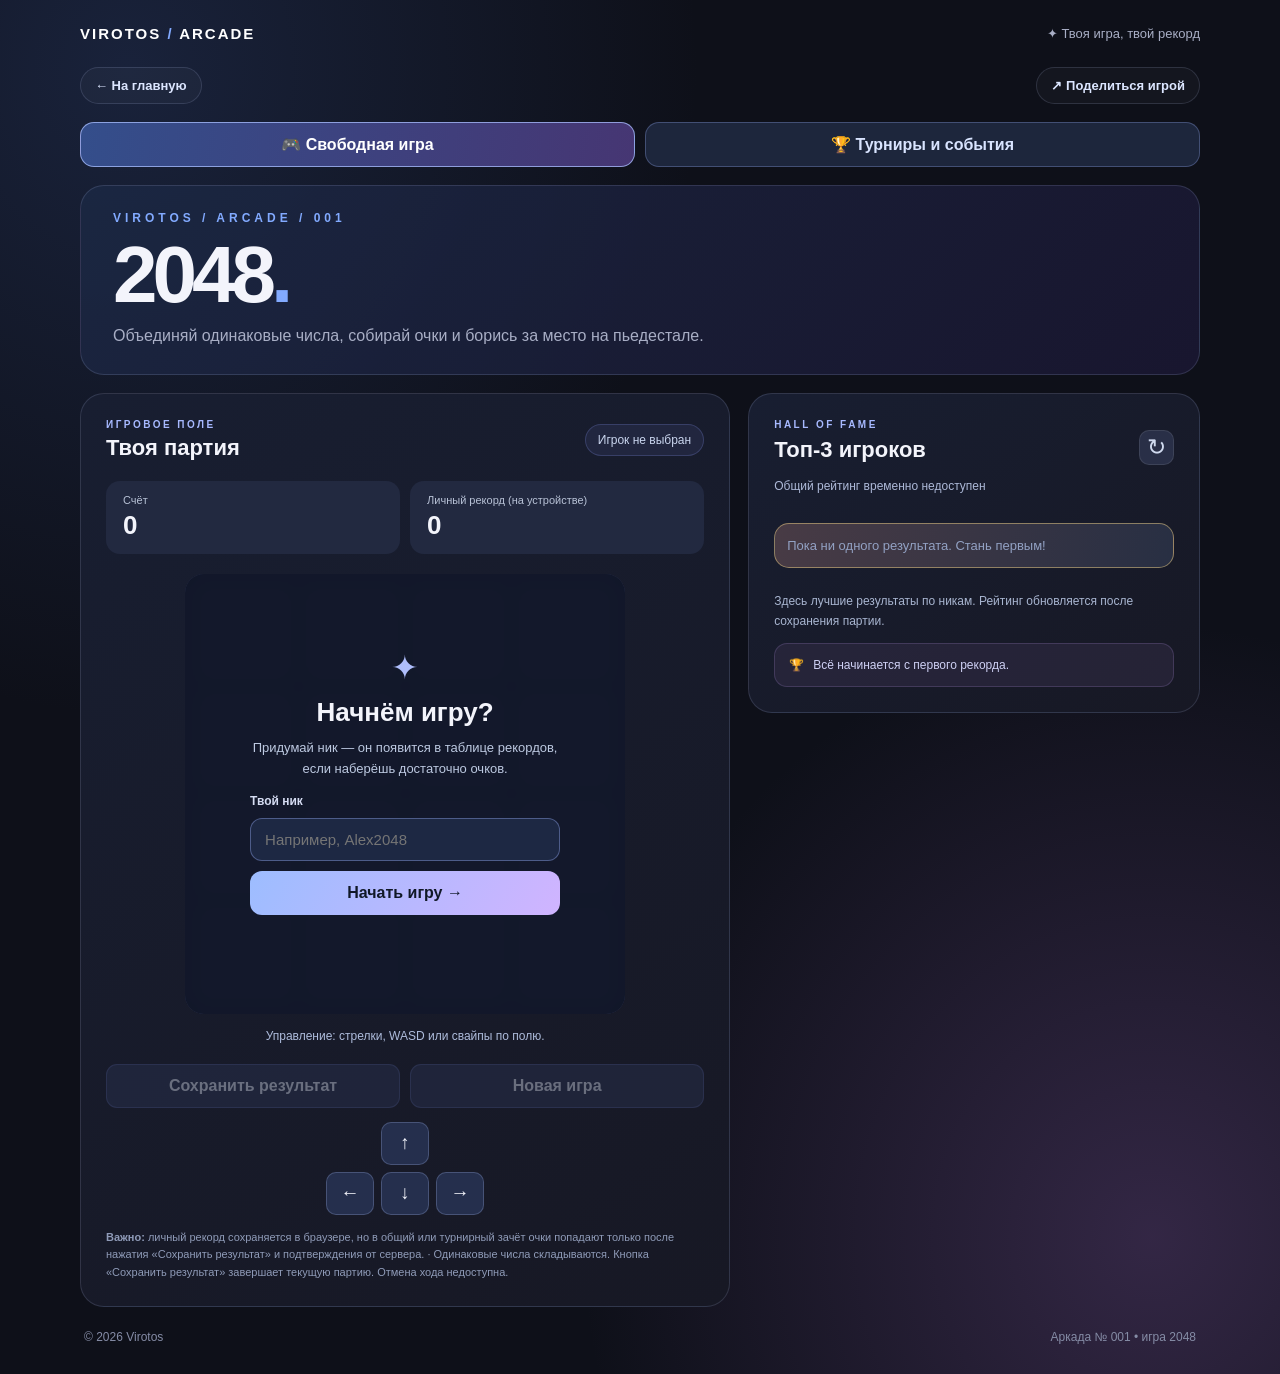
==== 2048/index.html @ f74ee791 "Add files via upload" ====
<!DOCTYPE html>
<html lang="ru">
<head>
  <meta charset="utf-8">
  <meta name="viewport" content="width=device-width, initial-scale=1, viewport-fit=cover">
  <meta name="theme-color" content="#0e1019">
  <meta name="description" content="VIROTOS 2048 — играй, набирай очки и попади в топ-3 игроков сайта.">
  <meta property="og:title" content="VIROTOS 2048 — таблица рекордов">
  <meta property="og:description" content="Собери 2048, обойди соперников и займи место в топ-3.">
  <meta property="og:url" content="https://virotos.ru/2048/">
  <link rel="canonical" href="https://virotos.ru/2048/">
  <title>VIROTOS 2048 — игровой зал</title>
  <link rel="stylesheet" href="../css/main.css">
  <link rel="stylesheet" href="../css/game2048.css">
</head>
<body>
  <main class="container game-page">
    <header>
      <a class="logo" href="../">VIROTOS <span>/</span> ARCADE</a>
      <span>✦ Твоя игра, твой рекорд</span>
    </header>
    <nav class="game-nav" aria-label="Навигация">
      <a href="../">← На главную</a>
      <button id="shareButton" type="button">↗ Поделиться игрой</button>
    </nav>

    <div class="arcade-modes" aria-label="Режимы 2048">
      <a id="freeTab" class="arcade-mode arcade-mode--active" href="/2048/">🎮 Свободная игра</a>
      <a id="eventsTab" class="arcade-mode" href="/2048/events/">🏆 Турниры и события</a>
    </div>
    <section id="eventPlayNotice" class="tournament-play-note" hidden aria-live="polite">
      <div><strong id="eventPlayTitle">Турнир</strong><span id="eventPlayStatus">Загрузка…</span></div>
      <div id="eventPlayCountdown" class="tournament-countdown">—</div>
      <a href="/2048/events/">Правила и все турниры →</a>
    </section>
    <section class="game-hero">
      <div class="eyebrow">VIROTOS / ARCADE / 001</div>
      <h1>2048<span>.</span></h1>
      <p id="heroSubtitle">Объединяй одинаковые числа, собирай очки и борись за место на пьедестале.</p>
    </section>

    <div class="game-columns">
      <section class="game-panel" aria-labelledby="playHeading">
        <div class="game-panel-heading">
          <div>
            <div class="small-caption">ИГРОВОЕ ПОЛЕ</div>
            <h2 id="playHeading">Твоя партия</h2>
          </div>
          <div id="playerTag" class="player-tag">Игрок не выбран</div>
        </div>

        <div class="game-stats">
          <div class="stat"><span>Счёт</span><strong id="score">0</strong></div>
          <div class="stat"><span title="Только этот браузер. Не равно результату, сохранённому на сервере">Личный рекорд (на устройстве)</span><strong id="best">0</strong></div>
        </div>

        <div class="game-board-wrap">
          <div id="board" class="game-board" role="grid" aria-label="Игровое поле 4 на 4"></div>
          <div id="startOverlay" class="game-overlay">
            <form id="startForm" class="game-start-form" autocomplete="off">
              <div class="overlay-symbol" aria-hidden="true">✦</div>
              <h3>Начнём игру?</h3>
              <p>Придумай ник — он появится в таблице рекордов, если наберёшь достаточно очков.</p>
              <section id="telegramAuthPanel" class="tg-auth-panel" hidden>
                <strong>🔐 Вход для турнира</strong>
                <p>Результаты здесь привязаны к Telegram ID. Чужое имя использовать нельзя.</p>
                <button id="tgLoginButton" type="button" class="tg-auth-button">Войти через Telegram</button>
                <a id="tgOpenLink" target="_blank" rel="noopener noreferrer" hidden>Открыть бота в Telegram ↗</a>
                <p id="tgStatus" role="status">Telegram ещё не подключён.</p>
              </section>
              <label for="nickname" id="nicknameLabel">Твой ник</label>
              <input id="nickname" name="nickname" maxlength="18" minlength="2" required placeholder="Например, Alex2048" spellcheck="false" autocomplete="nickname">
              <div id="ownerCodeWrap" class="owner-code-wrap" hidden>
                <label for="ownerCode">Код владельца Virotos</label>
                <input id="ownerCode" type="password" minlength="24" maxlength="256" autocomplete="off" spellcheck="false" placeholder="Только для владельца ника">
                <span class="owner-code-hint">Имя Virotos защищено от использования другими игроками.</span>
              </div>
              <button class="accent-button" id="startButton" type="submit">Начать игру →</button>
              <small id="startError" role="alert"></small>
            </form>
          </div>
        </div>
        <div id="message" role="status" aria-live="polite" class="game-message">Управление: стрелки, WASD или свайпы по полю.</div>
        <div class="game-actions">
          <button id="finishButton" type="button" disabled>Сохранить результат</button>
          <button id="restartButton" type="button" disabled>Новая игра</button>
        </div>
        <div class="game-dpad" aria-label="Кнопки управления на телефоне">
          <div></div><button type="button" data-direction="U" aria-label="Вверх">↑</button><div></div>
          <button type="button" data-direction="L" aria-label="Влево">←</button>
          <button type="button" data-direction="D" aria-label="Вниз">↓</button>
          <button type="button" data-direction="R" aria-label="Вправо">→</button>
        </div>
        <p class="game-footnote"><strong>Важно:</strong> личный рекорд сохраняется в браузере, но в общий или турнирный зачёт очки попадают только после нажатия «Сохранить результат» и подтверждения от сервера. <span aria-hidden="true">·</span> Одинаковые числа складываются. Кнопка «Сохранить результат» завершает текущую партию. Отмена хода недоступна.</p>
      </section>

      <aside class="leaderboard-panel" aria-labelledby="leaderboardHeading">
        <div class="small-caption">HALL OF FAME</div>
        <div class="leaderboard-heading">
          <h2 id="leaderboardHeading">Топ-3 игроков</h2>
          <button id="refreshButton" type="button" aria-label="Обновить таблицу" title="Обновить таблицу">↻</button>
        </div>
        <p id="leaderboardStatus" class="leaderboard-status">Загрузка рекордов…</p>
        <ol class="leaderboard" id="leaderboard" aria-live="polite"></ol>
        <p class="leaderboard-explainer">Здесь лучшие результаты по никам. Рейтинг обновляется после сохранения партии.</p>
        <div class="record-hint">🏆 <span>Всё начинается с первого рекорда.</span></div>
      </aside>
    </div>
    <footer><span>© <span id="year"></span> Virotos</span><span>Аркада № 001 • игра 2048</span></footer>
  </main>
  <div id="notification" role="status" aria-live="polite" class="game-toast"></div>
  <script type="module" src="../js/game2048.js"></script>
</body>
</html>
---- css/main.css ----
:root {
  --bg: #0e1019;
  --text: #f3f4fb;
  --muted: #a8aec5;
  --blue: #82aaff;
  --purple: #c3a6ff;
  --line: rgba(195,205,255,.15);
}

* { box-sizing: border-box; }

body {
  margin: 0;
  min-height: 100vh;
  padding: 25px 16px;
  color: var(--text);
  font-family: "Segoe UI", Arial, sans-serif;
  background:
    radial-gradient(ellipse at 10% 5%, #24345c80, transparent 35%),
    radial-gradient(ellipse at 90% 90%, #583d7080, transparent 35%),
    var(--bg);
}

button, a { font: inherit; }
button { color: inherit; }

.container {
  max-width: 950px;
  margin: auto;
}

header {
  display: flex;
  justify-content: space-between;
  align-items: center;
  gap: 12px;
  margin-bottom: 25px;
  color: var(--muted);
  font-size: 13px;
}

.logo {
  color: white;
  font-size: 15px;
  font-weight: 800;
  letter-spacing: 2px;
}

.logo span { color: var(--blue); }

.hero {
  position: relative;
  overflow: hidden;
  padding: clamp(25px, 6vw, 55px);
  border: 1px solid var(--line);
  border-radius: 27px;
  background: linear-gradient(135deg, #202942e8, #191a29ed);
  animation: appear .7s ease both;
}

.hero::after {
  content: "V";
  position: absolute;
  right: 25px;
  top: -50px;
  font-size: 260px;
  font-weight: 900;
  color: #ffffff06;
  pointer-events: none;
}

.eyebrow {
  color: var(--blue);
  text-transform: uppercase;
  letter-spacing: 4px;
  font-size: 12px;
  font-weight: 800;
}

h1 {
  position: relative;
  z-index: 1;
  margin: 18px 0 15px;
  font-size: clamp(40px, 8vw, 76px);
  letter-spacing: -3px;
  line-height: 1;
}

h1 span { color: var(--blue); }

.intro {
  max-width: 590px;
  color: var(--muted);
  line-height: 1.8;
  font-size: 16px;
}

.tags {
  display: flex;
  flex-wrap: wrap;
  gap: 9px;
  margin-top: 25px;
}

.tag {
  padding: 8px 12px;
  border: 1px solid var(--line);
  border-radius: 50px;
  background: #ffffff06;
  font-size: 12px;
  color: #d9def1;
}

.section-heading {
  display: flex;
  justify-content: space-between;
  align-items: center;
  gap: 10px;
  margin: 30px 2px 15px;
}

h2 { font-size: 19px; margin: 0; }
.section-heading p { font-size: 12px; color: var(--muted); }

.cards {
  display: grid;
  grid-template-columns: repeat(2, minmax(0, 1fr));
  gap: 13px;
}

.card {
  color: var(--text);
  text-decoration: none;
  grid-column: span 1;
  min-height: 166px;
  display: flex;
  flex-direction: column;
  justify-content: space-between;
  align-items: stretch;
  gap: 20px;
  padding: 19px;
  text-align: left;
  border: 1px solid var(--line);
  border-radius: 19px;
  background: #191d2ddd;
  cursor: pointer;
  transition: transform .23s ease, border-color .23s ease,
              background .23s ease, box-shadow .23s ease;
}


.card:hover {
  transform: translateY(-5px);
  border-color: #82aaff99;
  background: #242a40;
  box-shadow: 0 14px 35px #0003;
}

.card:active { transform: scale(.98); }
.card:focus-visible { outline: 2px solid var(--blue); outline-offset: 4px; }

.card-top {
  display: flex;
  justify-content: space-between;
  align-items: center;
}

.card-icon {
  width: 39px;
  height: 39px;
  display: grid;
  place-items: center;
  border-radius: 12px;
  background: #82aaff18;
  color: var(--blue);
  font-size: 20px;
}

.arrow { color: var(--muted); transition: .2s; }
.card:hover .arrow {
  color: var(--blue);
  transform: translate(3px,-3px);
}

.card-title { display: block; font-weight: 750; font-size: 16px; }
.card-desc { display: block; color: var(--muted); font-size: 12px; margin-top: 6px; }

footer {
  display: flex;
  justify-content: space-between;
  gap: 12px;
  flex-wrap: wrap;
  padding: 23px 4px 5px;
  color: #858ca6;
  font-size: 12px;
}

/* Модальное окно: прокручивается только содержимое */

.backdrop {
  position: fixed;
  inset: 0;
  z-index: 1000;
  display: none;
  align-items: center;
  justify-content: center;
  padding: 16px;
  background: #05070edb;
  backdrop-filter: blur(9px);
}

.backdrop.open {
  display: flex;
  animation: fade .2s ease;
}

.modal {
  width: min(100%, 570px);
  height: min(760px, 85dvh);
  max-height: 85vh;
  display: flex;
  flex-direction: column;
  overflow: hidden;
  border: 1px solid #c3cdff30;
  border-radius: 23px;
  background: #171a29;
  box-shadow: 0 30px 100px #0008;
  animation: modalIn .25s ease;
  position: relative;
  isolation: isolate;
}

.modal-header {
  position: relative;
  flex: 0 0 auto;
  display: flex;
  justify-content: space-between;
  align-items: center;
  gap: 12px;
  padding: 20px 23px;
  background: #171a29;
  border-bottom: 1px solid var(--line);
  z-index: 2;
}

.modal-header h3 {
  margin: 0;
  font-size: 19px;
}

.close {
  flex: 0 0 38px;
  width: 38px;
  height: 38px;
  display: grid;
  place-items: center;
  border: 1px solid var(--line);
  border-radius: 11px;
  background: #22263a;
  cursor: pointer;
  color: white;
  font-size: 19px;
  position: relative;
  z-index: 5;
  transition: background .2s, transform .2s;
}

.close:hover {
  background: #39425f;
  transform: scale(1.05);
}

.close:active { transform: scale(.94); }

.modal-body {
  padding: 23px;
  color: #dce0f1;
  line-height: 1.8;
  overflow-y: auto;
  overflow-x: hidden;
  flex: 1 1 auto;
  min-height: 0;
  overscroll-behavior: contain;
  overflow-wrap: anywhere;
  scrollbar-width: thin;
  scrollbar-color: #58678e #171a29;
  -webkit-overflow-scrolling: touch;
}

.modal-body p { margin: 0 0 15px; }
.modal-body p:last-child { margin-bottom: 0; }

.actions {
  display: flex;
  flex-wrap: wrap;
  gap: 10px;
  margin-top: 20px;
}

.action {
  display: inline-flex;
  align-items: center;
  justify-content: center;
  gap: 7px;
  padding: 10px 14px;
  border-radius: 12px;
  border: 1px solid var(--line);
  background: #ffffff08;
  color: white;
  text-decoration: none;
  cursor: pointer;
  transition: .2s;
}

.action:hover {
  transform: translateY(-2px);
  border-color: #82aaff99;
  background: #82aaff17;
}

.action.primary {
  color: #101423;
  background: linear-gradient(120deg, var(--blue), var(--purple));
  border: none;
  font-weight: 750;
}

.contact-row {
  display: flex;
  flex-wrap: wrap;
  align-items: center;
  justify-content: space-between;
  gap: 10px;
  margin-top: 15px;
}

.timeline {
  border-left: 1px solid #82aaff55;
  margin: 22px 0 0 5px;
}

.event {
  position: relative;
  padding: 0 0 21px 20px;
}

.event:last-child { padding-bottom: 0; }

.event::before {
  content: "";
  position: absolute;
  left: -5px;
  top: 8px;
  width: 9px;
  height: 9px;
  border-radius: 50%;
  background: var(--blue);
  box-shadow: 0 0 12px #82aaff77;
}

.event strong {
  display: block;
  color: white;
  line-height: 1.6;
}

.event span {
  display: block;
  color: var(--muted);
  font-size: 13px;
  margin-top: 3px;
}

.toast {
  position: fixed;
  bottom: 24px;
  left: 50%;
  z-index: 2000;
  transform: translate(-50%, 15px);
  padding: 12px 17px;
  border-radius: 12px;
  background: #e4ecff;
  color: #111626;
  font-size: 13px;
  font-weight: 700;
  opacity: 0;
  pointer-events: none;
  transition: .2s;
}

.toast.show {
  opacity: 1;
  transform: translate(-50%, 0);
}

@keyframes appear {
  from { opacity: 0; transform: translateY(12px); }
  to { opacity: 1; transform: translateY(0); }
}

@keyframes fade {
  from { opacity: 0; }
  to { opacity: 1; }
}

@keyframes modalIn {
  from { opacity: 0; transform: translateY(9px) scale(.985); }
  to { opacity: 1; transform: translateY(0) scale(1); }
}

@media (max-width: 620px) {
  body { padding: 16px 12px; }

  .cards { grid-template-columns: repeat(2, minmax(0, 1fr)); }

  .card {
    grid-column: span 1;
    min-height: 140px;
    padding: 15px;
  }

  .section-heading {
    align-items: flex-start;
    flex-direction: column;
  }

  .modal {
    height: min(760px, 88dvh);
    max-height: 88vh;
  }

  .modal-header { padding: 14px 17px; }
  .modal-body { padding: 18px; }
}

@media (prefers-reduced-motion: reduce) {
  *, *::before, *::after {
    animation: none !important;
    transition: none !important;
  }
}
---- css/game2048.css ----
body { -webkit-tap-highlight-color: transparent; }
.game-page { max-width: 1120px; }
.game-page .logo { text-decoration:none; }
.game-nav { display:flex; justify-content:space-between; gap:10px; margin:0 0 18px; }
.game-nav a,.game-nav button { border:1px solid var(--line); background:#ffffff07; border-radius:999px; color:#dce6ff; padding:10px 14px; text-decoration:none; cursor:pointer; font-weight:600; font-size:13px; }
.game-nav a:hover,.game-nav button:hover { background:#ffffff15; }
.game-hero { border:1px solid var(--line); border-radius:24px; padding:25px 32px; background:linear-gradient(135deg,#1c2945c9,#1b1835c9); margin-bottom:18px; }
.game-hero h1 { font-size:clamp(54px,8vw,80px); margin:10px 0 8px; letter-spacing:-5px; }
.game-hero p { margin:0; line-height:1.6; color:var(--muted); }
.game-columns { display:grid; grid-template-columns:minmax(0,1.18fr) minmax(270px,.82fr); align-items:start; gap:18px; }
.game-panel,.leaderboard-panel { border:1px solid var(--line); border-radius:24px; background:linear-gradient(145deg,#181e31,#171824); padding:25px; }
.game-panel-heading,.leaderboard-heading { display:flex; justify-content:space-between; align-items:center; gap:9px; }
.game-panel-heading h2,.leaderboard-heading h2 { font-size:22px; margin:5px 0 0; }
.small-caption { color:#a7b9ff; font-size:10px; letter-spacing:2.5px; font-weight:800; }
.player-tag { color:#c9d5ee; background:#8c9bff16; border:1px solid #8c9bff36; padding:8px 12px; font-size:12px; border-radius:50px; max-width:160px; overflow:hidden; text-overflow:ellipsis; white-space:nowrap; }
.game-stats { display:grid; grid-template-columns:1fr 1fr; gap:10px; margin:20px 0; }
.stat { background:#222940; padding:13px 17px; border-radius:14px; }
.stat span { display:block; font-size:11px; color:#b8c2d6; margin-bottom:4px; }
.stat strong { font-size:26px; font-variant-numeric:tabular-nums; }
.game-board-wrap { position:relative; max-width:440px; margin:auto; }
.game-board { display:grid; grid-template-columns:repeat(4,minmax(0,1fr)); gap:9px; padding:11px; aspect-ratio:1; border-radius:19px; background:#2d3451; touch-action:none; user-select:none; }
.tile { display:flex; align-items:center; justify-content:center; border-radius:10px; background:#ffffff12; font-size:clamp(19px,4.7vw,34px); font-weight:850; font-variant-numeric:tabular-nums; transition:background .09s; }
.tile[data-value="2"] { background:#c0d0fc; color:#1c2740; }
.tile[data-value="4"] { background:#a0bfff; color:#1b2743; }
.tile[data-value="8"] { background:#889ff7; color:#131b37; }
.tile[data-value="16"] { background:#9b8ff1; color:#17152c; }
.tile[data-value="32"] { background:#bd8eee; color:#251331; }
.tile[data-value="64"] { background:#df86df; color:#2f142b; }
.tile[data-value="128"] { background:#f1a2c8; color:#351b2c; font-size:clamp(17px,4vw,29px); }
.tile[data-value="256"] { background:#f0b7a0; color:#3b2222; font-size:clamp(17px,4vw,29px); }
.tile[data-value="512"] { background:#fad17f; color:#3d2c19; font-size:clamp(17px,4vw,29px); }
.tile[data-value="1024"] { background:#fce37d; color:#423c1f; font-size:clamp(15px,3.7vw,26px); }
.tile[data-value="2048"],.tile[data-super="true"] { background:linear-gradient(135deg,#f9e68a,#d8a9ff); color:#2e2350; font-size:clamp(15px,3.7vw,26px); box-shadow:inset 0 0 0 2px #ffffff80; }
.game-overlay { position:absolute; inset:0; background:#101527e9; border-radius:19px; display:flex; align-items:center; justify-content:center; padding:20px; z-index:2; backdrop-filter:blur(8px); }
.game-overlay[hidden] { display:none; }
.game-start-form { max-width:310px; width:100%; display:flex; flex-direction:column; gap:10px; text-align:center; }
.game-start-form h3 { font-size:26px; margin:0; }
.game-start-form p { color:#bdc9e1; line-height:1.55; font-size:13px; margin:0 0 5px; }
.overlay-symbol { font-size:33px; color:#afbefc; }
.game-start-form label { text-align:left; font-weight:700; font-size:12px; color:#d5dcf2; }
.game-start-form input { color:white; padding:12px 14px; font-size:15px; border:1px solid #7889c788; background:#1d2843; border-radius:12px; outline:none; min-width:0; }
.game-start-form input:focus { border-color:#b5c8ff; box-shadow:0 0 0 3px #9fbeff25; }
.game-start-form small { font-size:12px; color:#ffafbb; min-height:14px; }
.game-start-form .accent-button { border:0; color:#101827; background:linear-gradient(120deg,#9dbdff,#d0b4ff); padding:13px; font-weight:850; cursor:pointer; border-radius:12px; }
.game-start-form button:disabled { opacity:.6; cursor:wait; }
.game-message { color:#aebcdc; font-size:12px; text-align:center; min-height:40px; padding:15px 0 7px; }
.game-actions { display:flex; flex-wrap:wrap; gap:10px; margin-top:10px; }
.game-actions button { flex:1 1 150px; background:#2b3555; border:1px solid #8c9dff4d; color:#e5edff; border-radius:11px; padding:12px; cursor:pointer; font-weight:700; }
.game-actions button:disabled { opacity:.4; cursor:not-allowed; }
.game-actions button:hover:not(:disabled) { background:#354673; }
.game-dpad { display:grid; grid-template-columns:repeat(3,48px); gap:7px; width:max-content; margin:14px auto 0; }
.game-dpad button { width:48px; height:43px; border-radius:10px; background:#252f4d; border:1px solid #8a9bcb55; font-weight:800; font-size:19px; cursor:pointer; touch-action:manipulation; }
.game-dpad button:active { background:#48568b; }
.game-footnote { color:#8f9bb8; font-size:11px; margin:14px 0 0; line-height:1.6; }
.leaderboard-heading button { color:#d0daef; background:#292f47; border:1px solid #ffffff18; width:35px; height:35px; border-radius:10px; font-size:23px; cursor:pointer; }
.leaderboard-status { font-size:12px; color:#adb9d8; line-height:1.6; min-height:34px; margin:12px 0; }
.leaderboard { padding:0; list-style:none; margin:12px 0 23px; display:flex; flex-direction:column; gap:10px; }
.leaderboard li { display:flex; align-items:center; gap:11px; padding:14px 12px; border-radius:15px; border:1px solid #ffffff18; background:#242b41; }
.leaderboard li:first-child { border-color:#e4c78185; background:linear-gradient(100deg,#483b45,#282f43); }
.leaderboard li:nth-child(2) { border-color:#afbdd275; }
.leaderboard li:nth-child(3) { border-color:#bf9e8775; }
.leaderboard-medal { font-size:25px; min-width:31px; }
.leaderboard-name { font-weight:750; flex:1; word-break:break-word; min-width:0; }
.leaderboard-points { color:#bbd0ff; font-weight:850; white-space:nowrap; font-variant-numeric:tabular-nums; }
.leaderboard-empty { color:#92a1c3; font-size:13px; padding:20px 10px; border:1px dashed #ffffff28; border-radius:12px; }
.leaderboard-explainer { color:#a8b5d0; font-size:12px; line-height:1.7; }
.record-hint { padding:14px; background:#3d345066; border:1px solid #8e78b845; border-radius:13px; color:#ced0f4; font-size:12px; display:flex; gap:9px; }
.game-toast { position:fixed; bottom:24px; left:50%; transform:translateX(-50%); background:#e5eaff; color:#182039; padding:13px 18px; border-radius:13px; opacity:0; pointer-events:none; transition:opacity .2s; z-index:4; max-width:90vw; text-align:center; font-size:13px; font-weight:700; }
.game-toast.show { opacity:1; }
@media (max-width:760px) { .game-columns { grid-template-columns:1fr; } .leaderboard-panel { order:2; } .game-panel,.leaderboard-panel { padding:17px; } .game-board { gap:7px; padding:8px; } .tile { border-radius:7px; } .game-hero { padding:22px; } .game-panel-heading h2 { font-size:19px; } }
@media (max-width:420px) { .game-board { gap:6px; } .game-start-form { gap:8px; } .game-overlay { padding:12px; } .tile { font-size:22px; } }

/* Доступ владельца к защищённому нику. [hidden] важен, т.к. родитель flex. */
.owner-code-wrap[hidden] { display:none; }
.owner-code-wrap { display:flex; flex-direction:column; gap:7px; text-align:left; }
.owner-code-hint { font-size:11px; line-height:1.35; color:#b7c9e6; }
.game-overlay.owner-mode { overflow-y:auto; align-items:safe center; }
.game-overlay.owner-mode .game-start-form { gap:7px; }
.game-overlay.owner-mode .overlay-symbol { display:none; }
.game-overlay.owner-mode .game-start-form p { font-size:12px; }
@media (max-width:420px) {
  .game-overlay.owner-mode { padding:8px; }
  .game-overlay.owner-mode .game-start-form input { padding:9px 11px; }
}


/* VIROTOS ARCADE — звания в глобальном топе. Owner всегда главнее золота. */
.leaderboard-name {
  display: flex;
  flex: 1;
  align-items: baseline;
  gap: 5px 8px;
  flex-wrap: wrap;
  min-width: 0;
}
.leaderboard-nickname { overflow-wrap: anywhere; }

/* Лидер рейтинга (если это не владелец): золотой ник. */
.leaderboard-nickname--gold {
  color: #ffd66f;
  background: linear-gradient(105deg,#fff0b6 0%,#ffd15a 28%,#bd7b23 56%,#fff1ba 80%,#ffd15a 100%);
  -webkit-background-clip: text;
  background-clip: text;
  -webkit-text-fill-color: transparent;
  font-weight: 900;
  filter: drop-shadow(0 1px 6px #efbf5a55);
}

/* Защищённый ник владельца: красно-малиновое сияние + мягкое переливание. */
.leaderboard-nickname--owner {
  color: #ff709f; /* запасной цвет без поддержки градиентного текста */
  background: linear-gradient(105deg,#ff506c 0%,#ffabce 25%,#c18dff 48%,#ff3c76 70%,#ff506c 100%);
  background-size: 250% auto;
  -webkit-background-clip: text;
  background-clip: text;
  -webkit-text-fill-color: transparent;
  font-weight: 950;
  letter-spacing: .2px;
  filter: drop-shadow(0 0 7px #ff398377);
  animation: virotos-owner-shimmer 4s linear infinite;
}
.leaderboard-owner-badge {
  flex: none;
  font-size: 9px;
  line-height: 1.6;
  letter-spacing: 1px;
  padding: 1px 6px;
  border: 1px solid #ff659a7a;
  border-radius: 999px;
  color: #ffc3dc;
  background: #90234b4d;
  font-weight: 900;
  white-space: nowrap;
}
.leaderboard li.leaderboard-row--owner {
  border-color: #fa648eaa;
  background: linear-gradient(110deg,#40243a,#28283e 75%);
  box-shadow: inset 0 0 0 1px #ff57831a, 0 0 14px #ee4a7515;
}
.player-tag.player-tag--owner {
  color: #ffd3e6;
  background: linear-gradient(120deg,#7e234655,#4b315f77);
  border-color: #ff709a9a;
  box-shadow: 0 0 12px #ed44732a;
  font-weight: 900;
}
@keyframes virotos-owner-shimmer {
  0% { background-position: 0% center; }
  100% { background-position: 250% center; }
}
@media (prefers-reduced-motion: reduce) {
  .leaderboard-nickname--owner { animation: none; }
}
@media (max-width: 420px) {
  .leaderboard li { gap: 7px; padding: 12px 9px; }
  .leaderboard-owner-badge { font-size: 8px; letter-spacing: .4px; }
}

/* Два режима 2048. */
.arcade-modes{display:flex;gap:10px;flex-wrap:wrap;margin-bottom:18px}
.arcade-mode{display:inline-flex;justify-content:center;align-items:center;min-height:44px;flex:1 1 190px;padding:12px 16px;border:1px solid #9aabf54d;border-radius:14px;background:#1d263c;color:#d9e4ff;text-decoration:none;font-weight:800;transition:background .2s}
.arcade-mode:hover{background:#293a62}
.arcade-mode--active{background:linear-gradient(100deg,#344e8b,#463673);border-color:#aac0ffbd;color:white}
.tournament-play-note{padding:16px 18px;margin-bottom:16px;border-radius:16px;border:1px solid #ad97f36b;background:linear-gradient(100deg,#292c51,#262037);display:flex;align-items:center;gap:12px;flex-wrap:wrap;justify-content:space-between}
.tournament-play-note[hidden]{display:none}
.tournament-play-note strong{display:block;font-size:18px}
.tournament-play-note span{display:block;color:#b8c7e6;font-size:12px;margin-top:5px}
.tournament-countdown{font-size:18px;font-weight:850;color:#ffda85;font-variant-numeric:tabular-nums}
.tournament-play-note a{color:#bfd1ff;font-size:12px}

/* Telegram identity panel for verified tournaments */
.tg-auth-panel{display:grid;gap:9px;margin:12px 0;padding:15px;border:1px solid #69a4ff80;border-radius:14px;background:#1d2c46;color:#edf3ff}
.tg-auth-panel[hidden],.tg-auth-panel [hidden]{display:none!important}
.tg-auth-panel p{margin:0;color:#bfceec;font-size:12px;line-height:1.55}
.tg-auth-panel strong{font-size:14px;color:#f1f5ff}
.tg-auth-button{border:1px solid #65b5ff70;border-radius:11px;background:#286497;color:#fff;padding:12px;cursor:pointer;font-weight:800}
.tg-auth-button:disabled{opacity:.6;cursor:progress}
.tg-auth-panel a{color:#a5d1ff;font-size:13px}
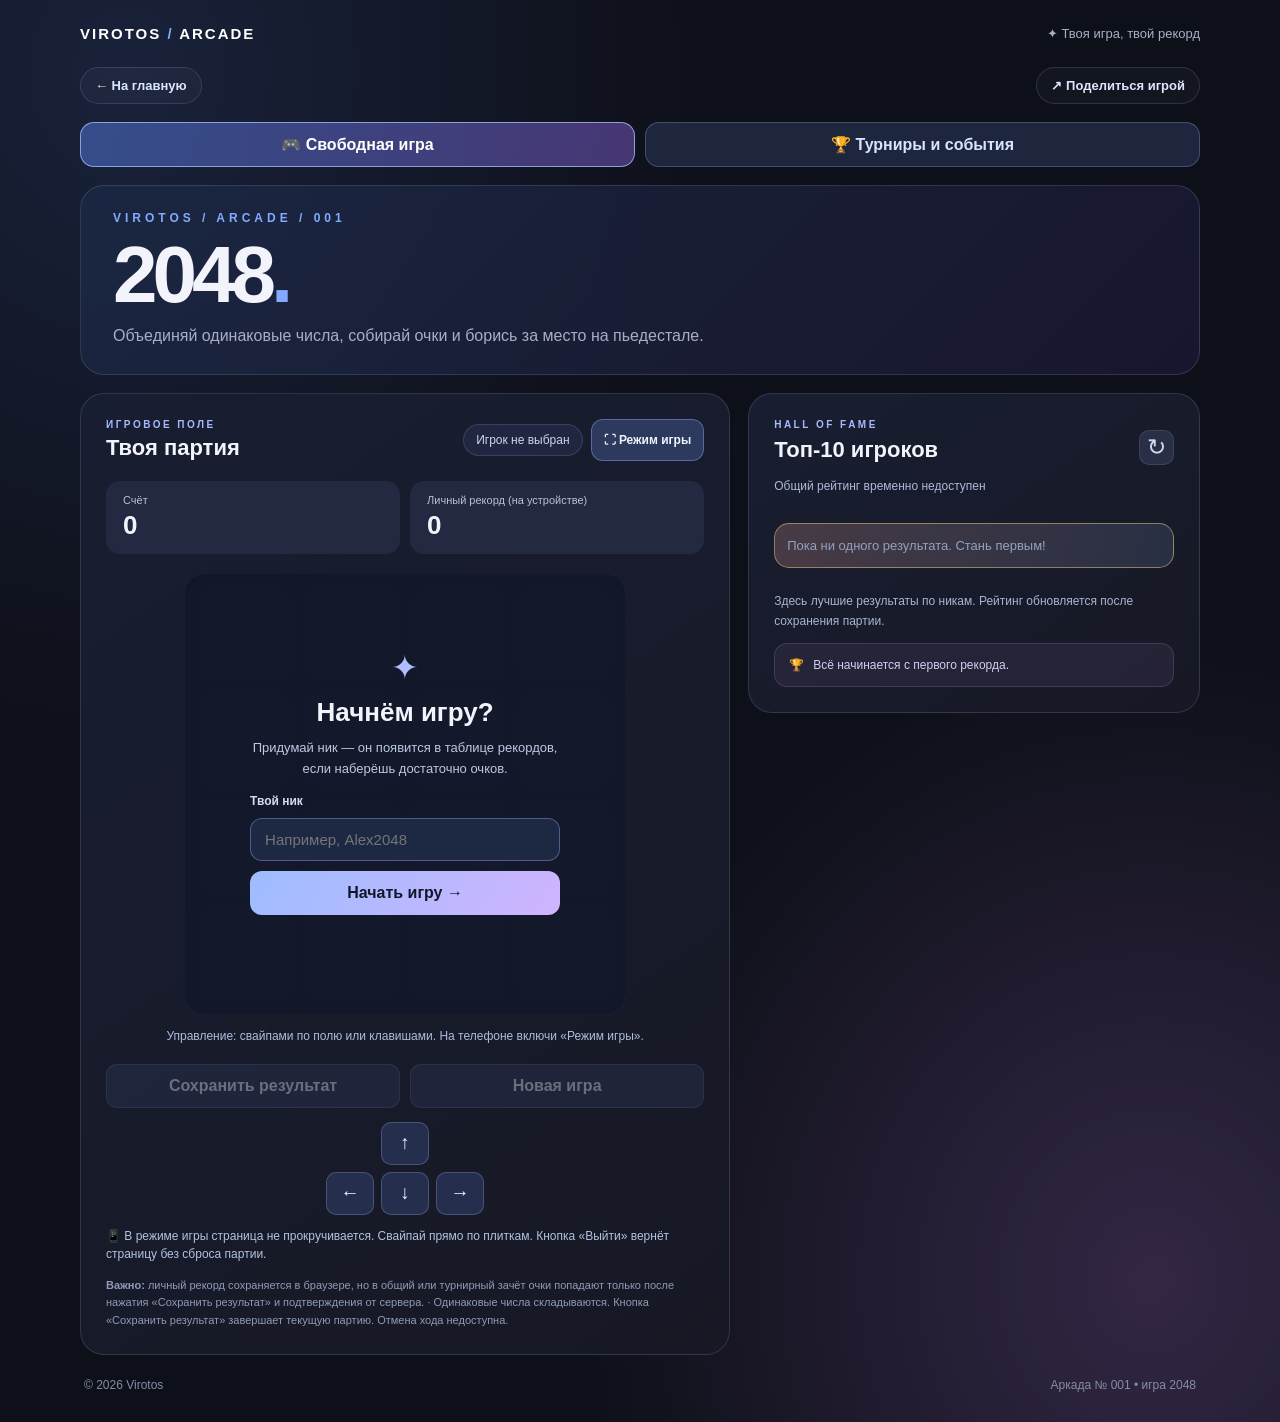
==== commit 11ea3a1d: "Add files via upload" ====
--- a/2048/index.html
+++ b/2048/index.html
@@ -4,14 +4,15 @@
   <meta charset="utf-8">
   <meta name="viewport" content="width=device-width, initial-scale=1, viewport-fit=cover">
   <meta name="theme-color" content="#0e1019">
-  <meta name="description" content="VIROTOS 2048 — играй, набирай очки и попади в топ-3 игроков сайта.">
+  <meta name="mobile-web-app-capable" content="yes">
+  <meta name="description" content="VIROTOS 2048 — играй, набирай очки и попади в топ-10 игроков сайта.">
   <meta property="og:title" content="VIROTOS 2048 — таблица рекордов">
-  <meta property="og:description" content="Собери 2048, обойди соперников и займи место в топ-3.">
+  <meta property="og:description" content="Собери 2048, обойди соперников и займи место в топ-10.">
   <meta property="og:url" content="https://virotos.ru/2048/">
   <link rel="canonical" href="https://virotos.ru/2048/">
   <title>VIROTOS 2048 — игровой зал</title>
   <link rel="stylesheet" href="../css/main.css">
-  <link rel="stylesheet" href="../css/game2048.css">
+  <link rel="stylesheet" href="../css/game2048.css?v=mobile1">
 </head>
 <body>
   <main class="container game-page">
@@ -46,7 +47,11 @@
             <div class="small-caption">ИГРОВОЕ ПОЛЕ</div>
             <h2 id="playHeading">Твоя партия</h2>
           </div>
-          <div id="playerTag" class="player-tag">Игрок не выбран</div>
+          <div class="game-panel-tools">
+            <div id="playerTag" class="player-tag">Игрок не выбран</div>
+            <button id="focusButton" type="button" class="game-focus-button" aria-pressed="false" aria-label="Включить режим игры без прокрутки">⛶ <span>Режим игры</span></button>
+            <button id="exitFocusButton" type="button" class="game-focus-exit" hidden>✕ Выйти</button>
+          </div>
         </div>
 
         <div class="game-stats">
@@ -54,7 +59,7 @@
           <div class="stat"><span title="Только этот браузер. Не равно результату, сохранённому на сервере">Личный рекорд (на устройстве)</span><strong id="best">0</strong></div>
         </div>
 
-        <div class="game-board-wrap">
+        <div class="game-board-wrap" id="boardWrap">
           <div id="board" class="game-board" role="grid" aria-label="Игровое поле 4 на 4"></div>
           <div id="startOverlay" class="game-overlay">
             <form id="startForm" class="game-start-form" autocomplete="off">
@@ -80,7 +85,7 @@
             </form>
           </div>
         </div>
-        <div id="message" role="status" aria-live="polite" class="game-message">Управление: стрелки, WASD или свайпы по полю.</div>
+        <div id="message" role="status" aria-live="polite" class="game-message">Управление: свайпами по полю или клавишами. На телефоне включи «Режим игры».</div>
         <div class="game-actions">
           <button id="finishButton" type="button" disabled>Сохранить результат</button>
           <button id="restartButton" type="button" disabled>Новая игра</button>
@@ -91,13 +96,14 @@
           <button type="button" data-direction="D" aria-label="Вниз">↓</button>
           <button type="button" data-direction="R" aria-label="Вправо">→</button>
         </div>
+        <p class="game-mobile-hint">📱 В режиме игры страница не прокручивается. Свайпай прямо по плиткам. Кнопка «Выйти» вернёт страницу без сброса партии.</p>
         <p class="game-footnote"><strong>Важно:</strong> личный рекорд сохраняется в браузере, но в общий или турнирный зачёт очки попадают только после нажатия «Сохранить результат» и подтверждения от сервера. <span aria-hidden="true">·</span> Одинаковые числа складываются. Кнопка «Сохранить результат» завершает текущую партию. Отмена хода недоступна.</p>
       </section>
 
       <aside class="leaderboard-panel" aria-labelledby="leaderboardHeading">
         <div class="small-caption">HALL OF FAME</div>
         <div class="leaderboard-heading">
-          <h2 id="leaderboardHeading">Топ-3 игроков</h2>
+          <h2 id="leaderboardHeading">Топ-10 игроков</h2>
           <button id="refreshButton" type="button" aria-label="Обновить таблицу" title="Обновить таблицу">↻</button>
         </div>
         <p id="leaderboardStatus" class="leaderboard-status">Загрузка рекордов…</p>
@@ -109,6 +115,7 @@
     <footer><span>© <span id="year"></span> Virotos</span><span>Аркада № 001 • игра 2048</span></footer>
   </main>
   <div id="notification" role="status" aria-live="polite" class="game-toast"></div>
-  <script type="module" src="../js/game2048.js"></script>
+  <script src="https://telegram.org/js/telegram-web-app.js"></script>
+  <script type="module" src="../js/game2048.js?v=mobile1"></script>
 </body>
 </html>
--- a/css/game2048.css
+++ b/css/game2048.css
@@ -176,3 +176,59 @@
 .tg-auth-button{border:1px solid #65b5ff70;border-radius:11px;background:#286497;color:#fff;padding:12px;cursor:pointer;font-weight:800}
 .tg-auth-button:disabled{opacity:.6;cursor:progress}
 .tg-auth-panel a{color:#a5d1ff;font-size:13px}
+
+/* MOBILE FOCUS v1 — fullscreen play layer, zero page scroll during swipes. */
+html { overscroll-behavior-y:none; }
+body { overscroll-behavior-y:none; }
+.game-panel-tools { display:flex; align-items:center; justify-content:flex-end; flex-wrap:wrap; gap:8px; }
+.game-focus-button,.game-focus-exit { border:1px solid #879ef37a; background:#2d395d; color:#eef3ff; border-radius:12px; padding:9px 12px; min-height:42px; cursor:pointer; font-size:12px; font-weight:850; white-space:nowrap; touch-action:manipulation; }
+.game-focus-button:hover,.game-focus-exit:hover { background:#3b5181; }
+.game-focus-exit[hidden] {display:none!important;}
+.game-focus-exit { background:#613347; border-color:#fa87ac7a; }
+.game-mobile-hint {color:#b1c2e0;font-size:12px;line-height:1.5;margin:12px 0 0;}
+.game-board-wrap,.game-board,.game-board * { touch-action:none; }
+.game-board { overscroll-behavior: none; -webkit-user-select:none; user-select:none; -webkit-touch-callout:none; }
+.leaderboard li:nth-child(n+4) { background:#1e283d; }
+.leaderboard li:nth-child(n+4) .leaderboard-medal {font-size:16px; font-weight:850; text-align:center;color:#8ea8dd;}
+body.arcade-focus { position:fixed;inset:0;width:100%;height:100dvh;overflow:hidden!important;overscroll-behavior:none;}
+body.arcade-focus .game-panel { position:fixed; z-index:1000; inset:0; height:100dvh; border:0; border-radius:0; background:linear-gradient(160deg,#131a2c,#11121d); padding:calc(7px + env(safe-area-inset-top,0px)) 12px calc(7px + env(safe-area-inset-bottom,0px)); overflow:hidden; display:flex;flex-direction:column;align-items:stretch;justify-content:flex-start; overscroll-behavior:none; }
+body.arcade-focus .game-panel-heading { flex:0 0 auto; min-height:40px; }
+body.arcade-focus .game-panel-heading .small-caption { font-size:8px; letter-spacing:1.4px; }
+body.arcade-focus .game-panel-heading h2 {font-size:17px;margin-top:1px;}
+body.arcade-focus .player-tag { max-width:112px; padding:5px 8px; }
+body.arcade-focus .game-focus-button { display:none; }
+body.arcade-focus .game-stats { flex:0 0 auto; gap:8px; margin:8px 0; }
+body.arcade-focus .stat { padding:7px 12px; }
+body.arcade-focus .stat strong {font-size:21px;}
+body.arcade-focus .stat span {font-size:10px;margin-bottom:1px;}
+body.arcade-focus .game-board-wrap { width:min(calc(100vw - 24px), calc(100dvh - 235px), 550px); height:auto; flex:0 0 auto; margin:auto; max-width:100%; }
+body.arcade-focus .game-board { gap:clamp(5px,1.3vw,10px);padding:clamp(6px,1.6vw,11px);height:auto; }
+body.arcade-focus .tile {font-size:clamp(19px,6vw,35px);}
+body.arcade-focus .game-message { flex:0 0 auto; min-height:0; line-height:1.35; padding:5px 0; font-size:11px; }
+body.arcade-focus .game-actions { flex:0 0 auto; margin:4px 0 0; gap:8px; }
+body.arcade-focus .game-actions button { padding:9px 8px; font-size:12px; min-height:42px; }
+body.arcade-focus .game-dpad,body.arcade-focus .game-footnote,body.arcade-focus .game-mobile-hint {display:none;}
+body.arcade-focus .game-overlay { padding:12px; overflow:auto; align-items:safe center; }
+body.arcade-focus .game-start-form { max-width:350px; gap:8px; }
+body.arcade-focus .game-start-form .overlay-symbol { display:none; }
+body.arcade-focus .game-start-form h3 { font-size:23px; }
+body.arcade-focus .game-start-form p { font-size:11px; }
+@media (max-width:540px) {
+ .game-panel-tools .player-tag {max-width:92px;}
+ .game-focus-button { min-height:38px; padding:7px 9px; }
+ .game-focus-button span {display:none;}
+ .game-focus-exit {font-size:11px;}
+ .game-dpad { display:none; } /* swipe-first on touch screens */
+ .leaderboard li { min-height:52px; }
+ .game-nav {gap:6px;}
+ .game-nav a,.game-nav button{font-size:11px;padding:9px 10px;}
+}
+@media (max-height:630px) {
+ body.arcade-focus .game-board-wrap {width:min(calc(100vw - 24px),calc(100dvh - 205px),550px);}
+ body.arcade-focus .game-panel {padding-top:calc(4px + env(safe-area-inset-top,0px));padding-bottom:calc(3px + env(safe-area-inset-bottom,0px));}
+ body.arcade-focus .game-stats {margin:5px 0;}
+ body.arcade-focus .game-message {padding:2px 0;}
+}
+@media (prefers-reduced-motion:reduce) {
+ .game-focus-button,.game-focus-exit {transition:none;}
+}
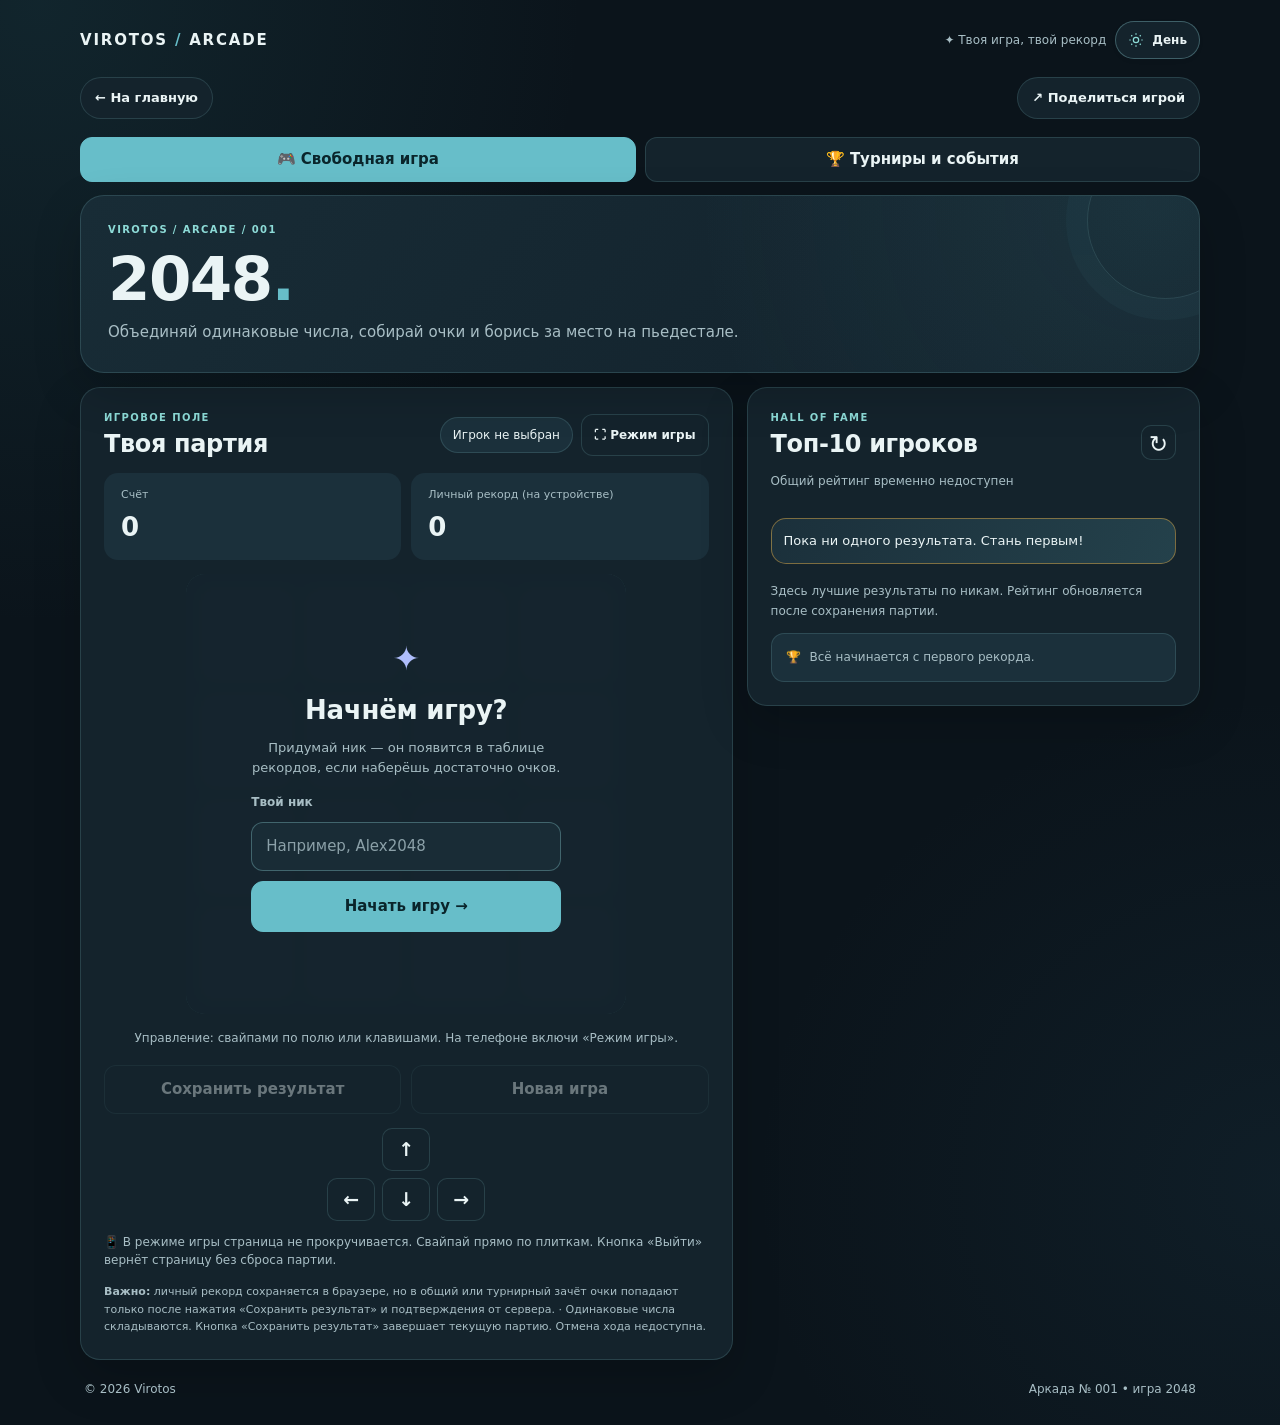
==== commit 8b95795e: "Add files via upload" ====
--- a/2048/index.html
+++ b/2048/index.html
@@ -11,8 +11,10 @@
   <meta property="og:url" content="https://virotos.ru/2048/">
   <link rel="canonical" href="https://virotos.ru/2048/">
   <title>VIROTOS 2048 — игровой зал</title>
+  <script src="../js/virotos-theme.js"></script>
   <link rel="stylesheet" href="../css/main.css">
   <link rel="stylesheet" href="../css/game2048.css?v=mobile1">
+  <link rel="stylesheet" href="../css/virotos3.css?v=3-0-1">
 </head>
 <body>
   <main class="container game-page">
--- a/css/virotos3.css
+++ b/css/virotos3.css
@@ -0,0 +1,418 @@
+/* VIROTOS 3.0 • visual system • no changes to site or game logic.
+   All themes share identical geometry / typography. */
+:root,
+:root[data-theme="dark"] {
+  color-scheme: dark;
+  --bg: #0b141b;
+  --text: #eaf4f5;
+  --muted: #a8bec5;
+  --blue: #67bec9;
+  --purple: #8dd4d2;
+  --line: rgba(133, 197, 204, .18);
+  --v-bg: #0b141b;
+  --v-surface: #14232c;
+  --v-surface-2: #1b303b;
+  --v-surface-3: #223c46;
+  --v-elevated: #192c36;
+  --v-ink: #eaf4f5;
+  --v-muted: #a8bec5;
+  --v-soft: #cadadd;
+  --v-accent: #67bec9;
+  --v-accent-strong: #8ddbd7;
+  --v-accent-ink: #0a252b;
+  --v-tint: rgba(103, 190, 201, .10);
+  --v-border: rgba(133, 197, 204, .18);
+  --v-border-strong: rgba(133, 197, 204, .37);
+  --v-overlay: rgba(6, 15, 21, .84);
+  --v-shadow: 0 18px 48px rgba(0,0,0,.19);
+  --v-bg-orb-a: rgba(45, 111, 122, .19);
+  --v-bg-orb-b: rgba(42, 90, 115, .14);
+  --v-panel-a: #182c36;
+  --v-panel-b: #12212b;
+  --v-selected: #24414b;
+  --v-contrast: #f8ffff;
+  --v-warm: #e2b869;
+  --v-error: #ffb9ad;
+  --v-game-board: #253b44;
+  --v-game-tile-empty: rgba(204, 231, 227, .10);
+  --v-hero-art: rgba(103, 190, 201, .10);
+}
+:root[data-theme="light"] {
+  color-scheme: light;
+  --bg: #f2f3f0;
+  --text: #36291f;
+  --muted: #755e4e;
+  --blue: #9b6236;
+  --purple: #af794b;
+  --line: rgba(109, 78, 57, .17);
+  --v-bg: #f2f3f0;
+  --v-surface: #fffaf2;
+  --v-surface-2: #fee9ca;
+  --v-surface-3: #f4ddbd;
+  --v-elevated: #fff9ef;
+  --v-ink: #36291f;
+  --v-muted: #755e4e;
+  --v-soft: #574335;
+  --v-accent: #af794b;
+  --v-accent-strong: #83542f;
+  --v-accent-ink: #fffaf2;
+  --v-tint: rgba(175, 121, 75, .11);
+  --v-border: rgba(109, 78, 57, .17);
+  --v-border-strong: rgba(109, 78, 57, .35);
+  --v-overlay: rgba(40, 28, 21, .58);
+  --v-shadow: 0 18px 48px rgba(109, 78, 57, .075);
+  --v-bg-orb-a: rgba(217, 164, 96, .16);
+  --v-bg-orb-b: rgba(175, 121, 75, .07);
+  --v-panel-a: #fffaf2;
+  --v-panel-b: #fcebd4;
+  --v-selected: #f8e1be;
+  --v-contrast: #231910;
+  --v-warm: #96612c;
+  --v-error: #9c392a;
+  --v-game-board: #e9d5b7;
+  --v-game-tile-empty: rgba(109, 78, 57, .10);
+  --v-hero-art: rgba(175, 121, 75, .09);
+}
+html { min-width: 320px; }
+body {
+  color: var(--v-ink);
+  background: radial-gradient(ellipse at 3% 0%,var(--v-bg-orb-a),transparent 31%),
+              radial-gradient(ellipse at 100% 83%,var(--v-bg-orb-b),transparent 29%),
+              var(--v-bg);
+  font-family: Inter, "Segoe UI Variable", "Segoe UI", system-ui, -apple-system, sans-serif;
+  font-size: 15px;
+  line-height: 1.55;
+  padding: 21px clamp(12px,3vw,27px);
+  -webkit-font-smoothing: antialiased;
+}
+button, input, textarea, select { font: inherit; }
+a { color: var(--v-accent-strong); }
+a:focus-visible,button:focus-visible,input:focus-visible,textarea:focus-visible {
+  outline: 3px solid var(--v-accent); outline-offset: 3px;
+}
+[hidden] { display:none!important; }
+.container { width:100%; min-width:0; }
+/* A single comfortable typographic scale in both palettes. */
+h1, .game-hero h1, .events-title, .music-route-hero h1 {
+  font-size: clamp(33px, 5.5vw, 61px)!important;
+  line-height: 1.13!important;
+  letter-spacing: -.025em!important;
+  font-weight: 780;
+  text-wrap: balance;
+  overflow-wrap: break-word;
+}
+h2, .events-panel h2, .game-panel-heading h2, .leaderboard-heading h2 {
+  font-size: clamp(19px, 2.6vw, 24px);
+  letter-spacing: -.015em;
+  line-height: 1.27;
+  text-wrap: pretty;
+}
+h3, h4 { line-height:1.3; letter-spacing:-.01em; }
+.eyebrow, .small-caption, .catalog-overline {
+  color: var(--v-accent-strong);
+  letter-spacing: .14em;
+  font-size: 10px;
+  font-weight: 800;
+  line-height: 1.4;
+}
+header {
+  gap: 14px;
+  margin-bottom: 18px;
+  font-size: 12px;
+  color: var(--v-muted);
+}
+header .logo, .logo {
+  color: var(--v-ink);
+  font-size: clamp(13px,2.2vw,15px);
+  letter-spacing: .12em;
+  line-height: 1.4;
+  overflow-wrap: anywhere;
+}
+.logo span {color:var(--v-accent)}
+.virotos-header-actions {display:flex;align-items:center;justify-content:flex-end;flex-wrap:wrap;gap:9px;min-width:0;}
+.virotos-header-note {color:var(--v-muted);font-size:12px;}
+.virotos-theme-toggle {
+  min-height:38px; display:inline-flex;align-items:center;justify-content:center;gap:8px;
+  flex:none; border:1px solid var(--v-border-strong); border-radius:999px;
+  padding:7px 12px; background:var(--v-surface); color:var(--v-ink);
+  cursor:pointer; font-size:12px;font-weight:730;
+  box-shadow:0 2px 7px rgba(0,0,0,.025);
+  transition:border-color .18s, background .18s,transform .18s;
+}
+.virotos-theme-toggle:hover {background:var(--v-surface-2);border-color:var(--v-accent);transform:translateY(-1px)}
+.virotos-theme-toggle svg {width:16px;height:16px;flex:none;stroke:var(--v-accent-strong)}
+/* Reusable, restrained surfaces: corner symbols and soft directional light. */
+.hero, .game-hero, .music-route-hero, .game-panel,.leaderboard-panel,
+.events-panel,.events-admin,.music-page-panel,.card,.honor-person {
+  border-color:var(--v-border);
+  box-shadow:var(--v-shadow);
+}
+.hero, .game-hero {
+  isolation:isolate;
+  position:relative;
+  overflow:hidden;
+  background: radial-gradient(circle at 96% 4%, var(--v-hero-art), transparent 42%),
+              linear-gradient(126deg,var(--v-panel-a),var(--v-panel-b));
+  border:1px solid var(--v-border);
+  border-radius:24px;
+}
+.hero::before, .game-hero::before {
+  content:""; position:absolute;right:-45px;top:-54px;width:155px;height:155px;
+  border:1px solid var(--v-border-strong); border-radius:50%;pointer-events:none;
+  box-shadow:0 0 0 21px var(--v-tint),0 0 0 47px transparent;
+  opacity:.44;
+}
+.hero::after {font-size:clamp(130px,26vw,225px);right:13px;top:-22px;color:var(--v-hero-art);opacity:1;line-height:1;}
+.hero {padding:clamp(23px,4.5vw,44px)}
+.hero h1 {margin:12px 0 13px;max-width:740px;}
+.intro {line-height:1.75;color:var(--v-muted);font-size:clamp(14px,1.7vw,16px);max-width:630px;}
+.tag {
+  color:var(--v-soft);border-color:var(--v-border);
+  background:var(--v-tint);font-size:12px;
+  padding:7px 11px;
+}
+.tags {margin-top:20px;gap:8px;}
+.section-heading {margin:26px 2px 13px;gap:7px;}
+.section-heading p {color:var(--v-muted);margin:0;font-size:12px;}
+.cards {gap:12px;}
+.card {
+  min-height:154px; padding:19px; border:1px solid var(--v-border);
+  border-radius:19px; background:var(--v-surface);
+  color:var(--v-ink); position:relative;overflow:hidden;
+}
+.card::after {
+  content:"";position:absolute;right:-29px;bottom:-40px;width:119px;height:119px;
+  border:1px solid var(--v-border);border-radius:30px;transform:rotate(32deg);
+  pointer-events:none;opacity:.58;
+}
+.card:nth-child(3n+2) {background:linear-gradient(133deg,var(--v-surface),var(--v-surface-2));}
+.card:hover,.music-card:hover {
+  background:var(--v-selected);border-color:var(--v-border-strong);
+  box-shadow:0 15px 30px rgba(0,0,0,.08);transform:translateY(-3px);
+}
+.card-icon {background:var(--v-tint);color:var(--v-accent-strong);border:1px solid var(--v-border);}
+.card-title {font-size:16px;line-height:1.3;letter-spacing:-.01em;}
+.card-desc {color:var(--v-muted);line-height:1.55;}
+.arrow{color:var(--v-accent-strong)}
+footer {color:var(--v-muted);padding-top:20px;}
+/* Dialogs and profile cards must follow theme instead of retaining old purple. */
+.backdrop{background:var(--v-overlay)}
+.modal,.modal-header {background:var(--v-surface);border-color:var(--v-border);}
+.modal{box-shadow:0 30px 110px rgba(0,0,0,.26)}
+.modal-body{color:var(--v-ink);scrollbar-color:var(--v-border-strong) var(--v-surface)}
+.modal-header h3,.profile-intro h4,.profile-subtitle,.honor-heading,.honor-person strong,.event strong {color:var(--v-ink)}
+.close,.action,.social-copy,.lyrics-toggle,.music-share-track {
+  background:var(--v-surface-2);color:var(--v-ink);border-color:var(--v-border);
+}
+.close:hover,.action:hover {background:var(--v-selected);border-color:var(--v-border-strong)}
+.action.primary,.music-play {
+  background:var(--v-accent);color:var(--v-accent-ink);
+  box-shadow:none;
+}
+.event::before{box-shadow:none}
+.profile-mark {background:var(--v-surface-2);color:var(--v-accent-strong);border-color:var(--v-border)}
+.profile-intro p,.honor-intro {color:var(--v-muted)}
+.social-link,.honor-person,.honor-person.featured {background:var(--v-surface-2);color:var(--v-ink);border-color:var(--v-border)}
+.social-link:hover,.honor-person:hover {background:var(--v-selected);border-color:var(--v-border-strong)}
+.social-icon,.social-copy{color:var(--v-accent-strong);background:var(--v-tint)}
+.social-link > span:last-child,.honor-person .honor-date{color:var(--v-accent-strong)}
+.action:hover{transform:translateY(-1px)}
+/* Music catalogue and player */
+.music-card {background:linear-gradient(125deg,var(--v-surface),var(--v-surface-2));}
+.music-card .card-icon {color:var(--v-accent-strong);background:var(--v-tint)}
+.music-back,.music-copy-link,.music-tab,.music-share-track,.lyrics-toggle {
+  background:var(--v-surface);color:var(--v-ink);border-color:var(--v-border);
+}
+.music-back:hover,.music-copy-link:hover,.music-tab:hover,.music-share-track:hover,.lyrics-toggle:hover {
+  background:var(--v-selected);border-color:var(--v-border-strong);color:var(--v-ink);
+}
+.music-route-hero {text-align:left;padding:clamp(18px,3vw,29px) 0 clamp(15px,3vw,26px);box-shadow:none;background:none;border:none;}
+.music-route-hero h1 {margin:10px 0 9px;}
+.music-route-hero p {margin:0;max-width:650px;line-height:1.65;color:var(--v-muted)}
+.music-page-panel {background:linear-gradient(145deg,var(--v-panel-a),var(--v-panel-b));border-color:var(--v-border);border-radius:22px;}
+.catalog-title,.music-title {letter-spacing:-.015em;line-height:1.25;}
+.catalog-overline,.catalog-mark,.music-release-status{color:var(--v-accent-strong)}
+.catalog-mark{border-color:var(--v-border);background:var(--v-tint)}
+.music-tab[aria-selected="true"] {background:var(--v-accent);border-color:var(--v-accent);color:var(--v-accent-ink)}
+.music-tab-count,.catalog-caption,.track-card-meta,.track-card-time,.music-track-description,
+.music-footnote,.music-times,.music-volume,.lyrics-note{color:var(--v-muted)}
+.track-card {background:var(--v-surface);color:var(--v-ink);border-color:var(--v-border);}
+.track-card:hover,.track-card.selected {background:var(--v-selected);border-color:var(--v-border-strong)}
+.track-card.selected{box-shadow:inset 3px 0 var(--v-accent)}
+.track-card-arrow,.music-art-label {color:var(--v-accent-strong)}
+.music-player-shell {background:var(--v-surface);border-color:var(--v-border)}
+.music-title{color:var(--v-ink)}
+.music-seek,.music-volume input {accent-color:var(--v-accent)}
+.lyrics-wrap{background:var(--v-surface-2);border-color:var(--v-border)}
+.lyrics-header strong{color:var(--v-ink)}
+.lyric-line{color:var(--v-muted)}
+.lyric-line.past{color:var(--v-soft)}
+.lyric-line.active,.lyric-line:hover{color:var(--v-ink);text-shadow:none}
+.lyrics-empty{color:var(--v-muted)}
+/* Arcade: the grid mechanics and tile colors are deliberately kept unchanged. */
+.game-nav a,.game-nav button,.arcade-mode,.game-focus-button,.game-focus-exit,
+.game-actions button,.game-dpad button,.leaderboard-heading button {
+  background:var(--v-surface);color:var(--v-ink);border-color:var(--v-border);
+}
+.game-nav a:hover,.game-nav button:hover,.arcade-mode:hover,.game-focus-button:hover,.game-actions button:hover:not(:disabled),.game-dpad button:active {
+  background:var(--v-selected);color:var(--v-ink);border-color:var(--v-border-strong);
+}
+.game-hero{padding:clamp(19px,3vw,27px);margin-bottom:14px;}
+.game-hero h1{margin:8px 0 7px}
+.game-hero p{color:var(--v-muted);max-width:700px;line-height:1.55}
+.arcade-modes{gap:9px;margin:0 0 13px;}
+.arcade-mode{min-height:43px;flex:1 1 160px;padding:10px 14px;font-weight:700;border-radius:12px;}
+.arcade-mode--active,.events-view-tab--active {
+  background:var(--v-accent)!important;color:var(--v-accent-ink)!important;
+  border-color:var(--v-accent)!important;
+}
+.game-panel,.leaderboard-panel,.events-panel,.events-admin {
+  border:1px solid var(--v-border);
+  border-radius:20px;
+  background:var(--v-surface);
+  padding:clamp(16px,2.7vw,23px);
+}
+.game-columns,.events-layout{gap:14px}
+.game-panel-heading h2,.leaderboard-heading h2{margin:4px 0 0;}
+.small-caption{color:var(--v-accent-strong)}
+.player-tag,.stat,.record-hint,.tournament-play-note{background:var(--v-surface-2);color:var(--v-ink);border-color:var(--v-border)}
+.stat span,.game-message,.game-footnote,.game-mobile-hint,.leaderboard-status,
+.leaderboard-explainer,.leaderboard-empty,.record-hint,.tournament-play-note span {color:var(--v-muted)}
+.game-board {background:var(--v-game-board)}
+.tile:not([data-value]),.tile[data-value="0"]{background:var(--v-game-tile-empty)}
+.game-overlay{background:color-mix(in srgb,var(--v-surface) 94%, transparent);color:var(--v-ink)}
+.game-start-form p,.game-start-form label,.owner-code-hint{color:var(--v-muted)}
+.game-start-form input,.events-form input,.events-form textarea {
+  background:var(--v-elevated);color:var(--v-ink);border:1px solid var(--v-border-strong);
+}
+.game-start-form input::placeholder,.events-form input::placeholder,.events-form textarea::placeholder{color:var(--v-muted);opacity:.8}
+.game-start-form input:focus{border-color:var(--v-accent);box-shadow:0 0 0 3px var(--v-tint)}
+.game-start-form .accent-button,.events-cta,.tg-auth-button {
+  background:var(--v-accent)!important;color:var(--v-accent-ink)!important;border:1px solid var(--v-accent)!important;
+}
+.game-start-form small{color:var(--v-error)}
+.game-stats{margin:14px 0}
+.game-board-wrap{width:100%;}
+.game-actions button{border-radius:12px;min-height:44px}
+.game-toast{background:var(--v-elevated);color:var(--v-ink);border:1px solid var(--v-border)}
+.leaderboard{gap:8px;margin:12px 0 17px}
+.leaderboard li,.leaderboard li:nth-child(n+4) {
+  background:var(--v-surface-2);border-color:var(--v-border);color:var(--v-ink);
+  padding:12px;
+}
+.leaderboard li:first-child {background:linear-gradient(110deg,var(--v-surface-2),var(--v-selected));border-color:rgba(191,148,67,.6)}
+.leaderboard li:nth-child(2),.leaderboard li:nth-child(3){border-color:var(--v-border-strong)}
+.leaderboard-points {color:var(--v-accent-strong)}
+.leaderboard-nickname--gold{filter:none}
+.leaderboard-owner-badge {border-color:rgba(237,68,115,.45)}
+.leaderboard-empty{border:1px dashed var(--v-border-strong)}
+.tournament-play-note{background:var(--v-surface-2)}
+.tournament-countdown{color:var(--v-warm)}
+.tournament-play-note a{color:var(--v-accent-strong)}
+.tg-auth-panel{background:var(--v-surface-2);color:var(--v-ink);border-color:var(--v-border-strong)}
+.tg-auth-panel p,.tg-auth-panel strong,.tg-auth-panel a{color:var(--v-ink)}
+/* IMPORTANT: focused game remains fixed/fullscreen and swipe-safe. */
+body.arcade-focus .game-panel{background:var(--v-bg);box-shadow:none}
+body.arcade-focus .game-stats{margin:8px 0}
+body.arcade-focus .game-panel-heading h2{font-size:17px}
+body.arcade-focus .game-overlay{background:color-mix(in srgb,var(--v-bg) 96%, transparent)}
+/* Event history + admin: all legible in light mode too. */
+.events-title{font-size:clamp(33px,5.5vw,61px)!important}
+.events-panel h2{font-size:clamp(19px,2.5vw,23px)}
+.events-bar button,.events-detail-actions button,.events-admin-actions button,.events-view-tab,.tg-webhook-setup button {
+  background:var(--v-surface-2);color:var(--v-ink);border-color:var(--v-border-strong);
+}
+.events-bar button:hover,.events-detail-actions button:hover,.events-admin-actions button:hover,.events-view-tab:hover,.tg-webhook-setup button:hover {
+  background:var(--v-selected);color:var(--v-ink);
+}
+.events-view-tabs{gap:9px;margin:0 0 14px}
+.events-view-tab{min-height:44px;padding:10px 13px;font-weight:700;}
+.events-view-count{background:var(--v-tint);color:inherit}
+.event-card{background:var(--v-surface-2);color:var(--v-ink);border-color:var(--v-border);}
+.event-card:hover,.event-card--selected {background:var(--v-selected);border-color:var(--v-accent)}
+.event-card strong,.events-admin-toggle,.events-form label{color:var(--v-ink)}
+.event-card p,.event-info,.events-muted,#eventsStatus,.selected-event-meta,.events-disclaimer,
+.events-status,.event-history-cue,.tg-webhook-setup,.events-panel .leaderboard-explainer{color:var(--v-muted)}
+.event-status{background:var(--v-surface-3);color:var(--v-ink)}
+.event-status--active{background:#235f4e;color:#defff2}
+:root[data-theme="light"] .event-status--active{background:#d5eee0;color:#205a42}
+.event-status--finished{background:#644b37;color:#fff1d5}
+:root[data-theme="light"] .event-status--finished{background:#f1e1cd;color:#6d4e39}
+.selected-event-meta strong{color:var(--v-warm)}
+.events-checkbox-label input{accent-color:var(--v-accent)}
+.tg-webhook-setup{border-color:var(--v-border-strong);background:var(--v-tint)}
+.events-admin-toggle{font-size:16px}
+/* Premium rank treatments remain legible in the warm palette. */
+:root[data-theme="light"] .leaderboard-nickname--gold {
+  background:linear-gradient(105deg,#70441b,#a8742b 45%,#78501e 74%,#bb8130);
+  -webkit-background-clip:text;background-clip:text;
+}
+:root[data-theme="light"] .leaderboard li.leaderboard-row--owner {
+  background:linear-gradient(110deg,#fde7ee,#fae9dd);
+  border-color:#c96887;
+}
+:root[data-theme="light"] .leaderboard-owner-badge {
+  color:#8f2f56;background:#ffe6ee;border-color:#db9bb3;
+}
+:root[data-theme="light"] .player-tag.player-tag--owner {
+  color:#862f50;background:#ffe6ef;border-color:#d987a3;box-shadow:none;
+}
+/* Responsive rules — reflow only; identical in both themes. */
+@media(max-width:800px){
+  .game-columns,.events-layout{grid-template-columns:1fr}
+  .game-page,.music-page-container{max-width:700px}
+}
+@media(max-width:640px){
+  body{padding:13px 12px;font-size:14px}
+  header{margin-bottom:12px;align-items:center;gap:7px}
+  .virotos-header-note{display:none}
+  .virotos-theme-toggle{padding:7px 10px;min-height:36px}
+  .hero{padding:23px 19px}
+  .hero::before,.game-hero::before{width:105px;height:105px;right:-48px;top:-40px}
+  .hero::after{right:-8px;top:10px;font-size:135px}
+  h1,.game-hero h1,.music-route-hero h1,.events-title {font-size:clamp(31px,8vw,43px)!important;letter-spacing:-.018em!important;line-height:1.18!important}
+  .eyebrow{font-size:9px;letter-spacing:.12em}
+  .intro{font-size:14px;line-height:1.68}
+  .tags{margin-top:16px}
+  .section-heading{margin:21px 2px 10px}
+  .section-heading h2{font-size:18px}
+  .cards{gap:9px}
+  .card{padding:13px;min-height:129px;gap:16px;border-radius:16px}
+  .card-icon{width:35px;height:35px;font-size:17px;border-radius:10px}
+  .card-title{font-size:14px}
+  .card-desc{font-size:11px;line-height:1.45}
+  .game-hero{padding:18px 19px;border-radius:19px}
+  .game-panel,.leaderboard-panel,.events-panel,.events-admin{border-radius:18px;padding:15px}
+  .game-stats{gap:8px}
+  .stat{padding:10px 12px}
+  .stat strong{font-size:23px}
+  .game-nav{gap:7px;margin-bottom:12px}
+  .game-nav a,.game-nav button{font-size:12px;padding:9px 10px}
+  .arcade-modes{gap:7px}
+  .arcade-mode{font-size:13px;min-height:42px;padding:9px 10px}
+  .events-view-tabs{grid-template-columns:1fr 1fr;gap:8px}
+  .events-view-tab{font-size:12px;gap:5px;padding:9px 7px;min-height:44px}
+  .events-panel h2{font-size:19px}
+  .events-bar{align-items:flex-start}
+  .events-bar button{white-space:nowrap;font-size:12px;padding:9px 10px}
+  .music-page-panel{padding:14px}
+  .music-route-hero{padding:15px 4px 19px}
+  .music-page-nav{margin-bottom:9px}
+  .music-back,.music-copy-link{min-height:40px}
+  .catalog-title{font-size:23px}
+  .music-tabs{margin-top:16px}
+  .music-player-shell{padding:15px}
+  footer{font-size:11px}
+}
+@media(max-width:380px){
+  header .logo{letter-spacing:.07em;font-size:12px}
+  .virotos-theme-toggle span{display:none}
+  .virotos-theme-toggle{width:38px;padding:8px}
+  .arcade-mode{font-size:12px;padding:8px 7px}
+  .events-view-tab{font-size:11px}
+  .events-bar{flex-wrap:wrap}
+  .game-panel-heading{flex-wrap:wrap}
+  .game-panel-tools{margin-left:auto}
+  .leaderboard li{gap:6px}
+}
+@media(prefers-reduced-motion:reduce){html{scroll-behavior:auto}}
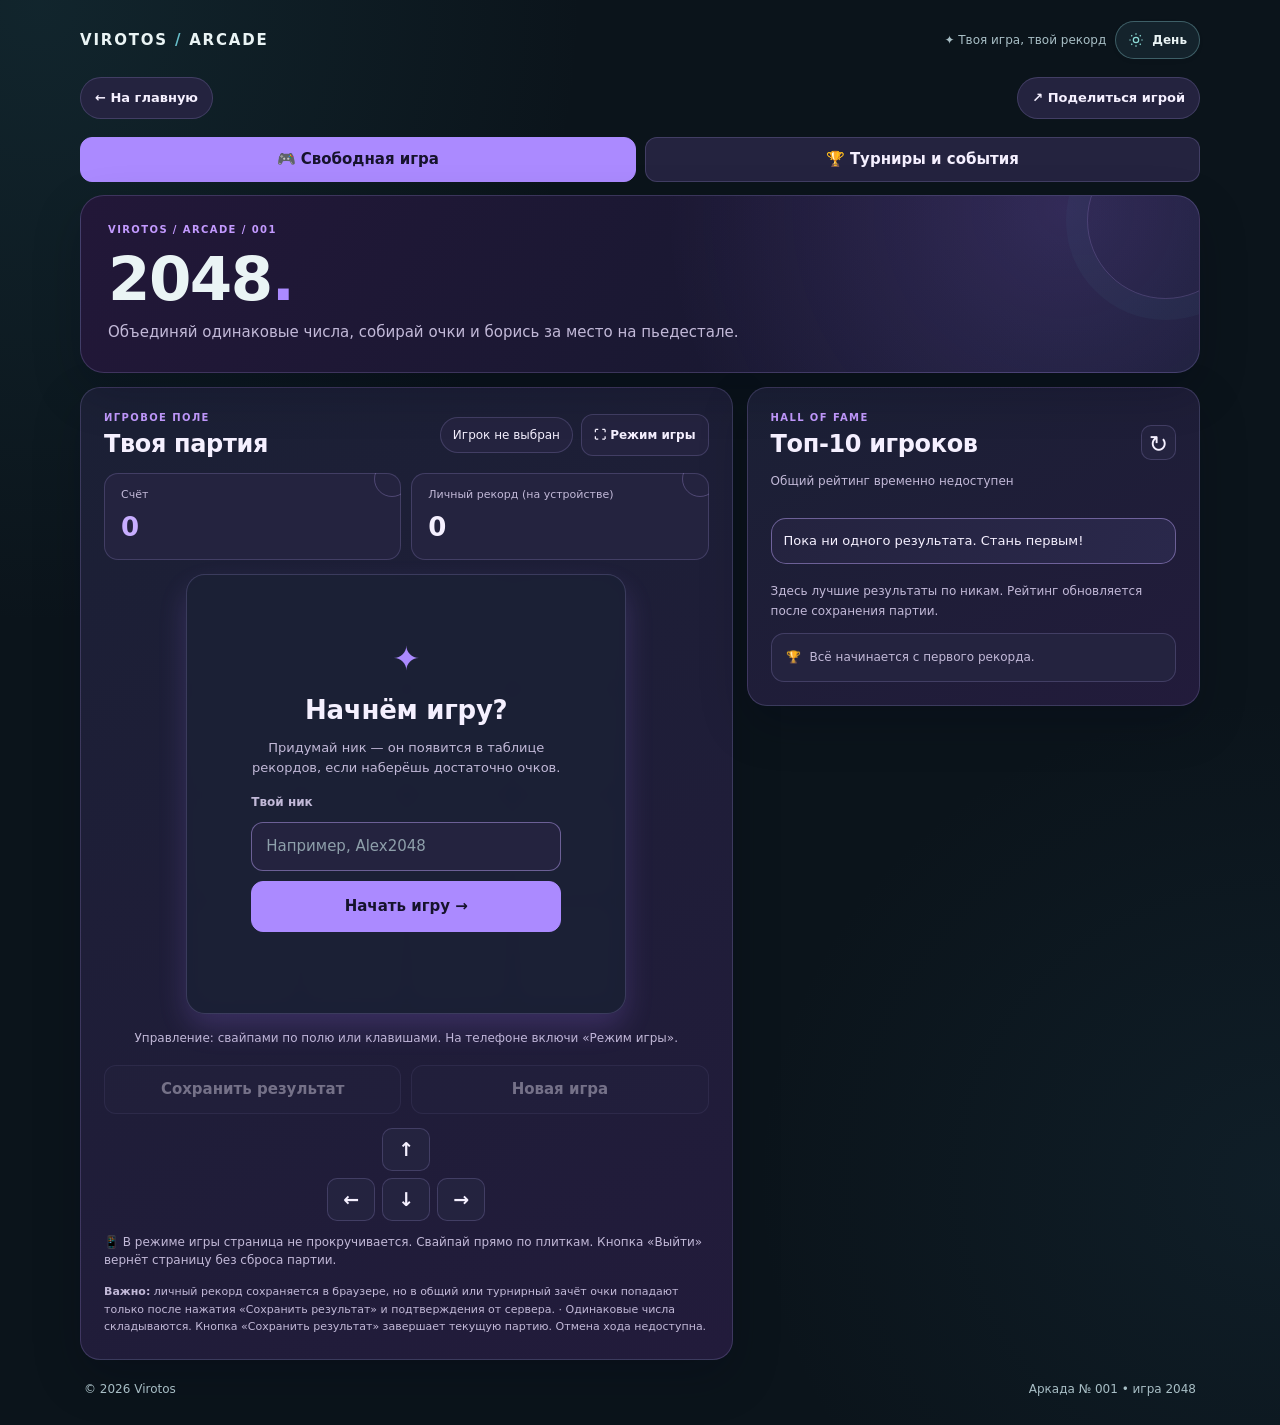
==== commit bab0b2a3: "Add files via upload" ====
--- a/2048/index.html
+++ b/2048/index.html
@@ -13,8 +13,9 @@
   <title>VIROTOS 2048 — игровой зал</title>
   <script src="../js/virotos-theme.js"></script>
   <link rel="stylesheet" href="../css/main.css">
-  <link rel="stylesheet" href="../css/game2048.css?v=mobile1">
+  <link rel="stylesheet" href="../css/game2048.css?v=gridfix1">
   <link rel="stylesheet" href="../css/virotos3.css?v=3-0-1">
+  <link rel="stylesheet" href="../css/arcade-skin.css?v=1-0-0">
 </head>
 <body>
   <main class="container game-page">
--- a/css/game2048.css
+++ b/css/game2048.css
@@ -18,8 +18,9 @@
 .stat span { display:block; font-size:11px; color:#b8c2d6; margin-bottom:4px; }
 .stat strong { font-size:26px; font-variant-numeric:tabular-nums; }
 .game-board-wrap { position:relative; max-width:440px; margin:auto; }
-.game-board { display:grid; grid-template-columns:repeat(4,minmax(0,1fr)); gap:9px; padding:11px; aspect-ratio:1; border-radius:19px; background:#2d3451; touch-action:none; user-select:none; }
-.tile { display:flex; align-items:center; justify-content:center; border-radius:10px; background:#ffffff12; font-size:clamp(19px,4.7vw,34px); font-weight:850; font-variant-numeric:tabular-nums; transition:background .09s; }
+/* Four explicit rows prevent the grid from stretching rows with numbers. */
+.game-board { display:grid; grid-template-columns:repeat(4,minmax(0,1fr)); grid-template-rows:repeat(4,minmax(0,1fr)); gap:9px; padding:11px; aspect-ratio:1; border-radius:19px; background:#2d3451; touch-action:none; user-select:none; }
+.tile { min-width:0; min-height:0; display:flex; align-items:center; justify-content:center; border-radius:10px; background:#ffffff12; font-size:clamp(19px,4.7vw,34px); font-weight:850; font-variant-numeric:tabular-nums; transition:background .09s; }
 .tile[data-value="2"] { background:#c0d0fc; color:#1c2740; }
 .tile[data-value="4"] { background:#a0bfff; color:#1b2743; }
 .tile[data-value="8"] { background:#889ff7; color:#131b37; }
--- a/css/arcade-skin.css
+++ b/css/arcade-skin.css
@@ -0,0 +1,279 @@
+/*
+  VIROTOS ARCADE / Dual palette skin v1
+  Loaded AFTER virotos3.css. Purely visual: does not touch score logic,
+  board markup, the focus-mode script, Telegram authentication or leaderboards.
+  All sizes and layout rules are identical in both themes.
+*/
+:root, :root[data-theme="dark"] {
+  --arc-bg-top: #221738;
+  --arc-bg-bottom: #14192e;
+  --arc-surface: #1b2035;
+  --arc-surface-end: #221b3b;
+  --arc-surface-soft: #24233f;
+  --arc-raised: #2a284b;
+  --arc-board-top: #333052;
+  --arc-board-bottom: #262540;
+  --arc-empty: #ffffff0d;
+  --arc-ink: #f5f0ff;
+  --arc-muted: #c2b9d8;
+  --arc-edge: #b4a4ee35;
+  --arc-edge-strong: #b7a0f17d;
+  --arc-primary: #ab8aff;
+  --arc-primary-ink: #16132c;
+  --arc-accent: #c39aff;
+  --arc-glow: #a477ff31;
+  --arc-shadow: 0 18px 48px #05061836;
+  --arc-score: #c8aeff;
+  --arc-tile2: #d6d6ff;
+  --arc-tile4: #afbaff;
+  --arc-tile8: #8d97f5;
+  --arc-tile16: #7765d8;
+  --arc-tile32: #8658c6;
+  --arc-tile64: #b44fae;
+  --arc-tile128: #7d55db;
+  --arc-tile256: #6744bb;
+  --arc-tile512: #aa52d0;
+  --arc-tile1024: #dc69c0;
+  --arc-tile-big: linear-gradient(130deg,#a68cff 5%,#d883ef 55%,#83b4ff 100%);
+  --arc-game-ink: #ffffff;
+  --arc-tile-ink: #171333;
+  --arc-tile-sheen: #ffffff20;
+  --arc-best-highlight: #d6bdff;
+}
+:root[data-theme="light"] {
+  --arc-bg-top: #fff2dd;
+  --arc-bg-bottom: #f6dfc9;
+  --arc-surface: #fffaf3;
+  --arc-surface-end: #fff0df;
+  --arc-surface-soft: #fff1de;
+  --arc-raised: #fae4cb;
+  --arc-board-top: #efd5b6;
+  --arc-board-bottom: #e9caaa;
+  --arc-empty: #fffaf06b;
+  --arc-ink: #402b24;
+  --arc-muted: #806357;
+  --arc-edge: #b9825842;
+  --arc-edge-strong: #ae745c91;
+  --arc-primary: #ba765d;
+  --arc-primary-ink: #fffaf5;
+  --arc-accent: #a96344;
+  --arc-glow: #ddaa8140;
+  --arc-shadow: 0 16px 42px #8e5b3620;
+  --arc-score: #944e39;
+  --arc-tile2: #fff3cc;
+  --arc-tile4: #ffe5ad;
+  --arc-tile8: #ffcc9c;
+  --arc-tile16: #ffb395;
+  --arc-tile32: #f99784;
+  --arc-tile64: #e77669;
+  --arc-tile128: #de9570;
+  --arc-tile256: #cf775d;
+  --arc-tile512: #c76165;
+  --arc-tile1024: #c05f75;
+  --arc-tile-big: linear-gradient(130deg,#f3b96b 5%,#ef907c 55%,#d980a1 100%);
+  --arc-game-ink: #fffaf4;
+  --arc-tile-ink: #513324;
+  --arc-tile-sheen: #fffdfa4d;
+  --arc-best-highlight: #ffe3b0;
+}
+
+/* Surroundings: the game feels like its own piece of Virotos, not a generic grid. */
+.game-page .game-hero {
+  background: radial-gradient(circle at 88% 7%,var(--arc-glow),transparent 40%),
+              linear-gradient(125deg,var(--arc-bg-top),var(--arc-bg-bottom));
+  border-color:var(--arc-edge);
+  box-shadow:var(--arc-shadow);
+}
+.game-page .game-hero::before { border-color:var(--arc-edge-strong); }
+.game-page .game-hero h1 span {color:var(--arc-primary);}
+.game-page .game-hero .eyebrow,.game-page .small-caption {color:var(--arc-accent);}
+.game-page .game-hero p {color:var(--arc-muted);}
+.game-page .game-panel,.game-page .leaderboard-panel {
+  background:linear-gradient(153deg,var(--arc-surface),var(--arc-surface-end));
+  border-color:var(--arc-edge);
+  box-shadow:var(--arc-shadow);
+}
+.game-page .game-panel-heading h2,.game-page .leaderboard-heading h2 {color:var(--arc-ink);}
+.game-page .player-tag {
+  background:var(--arc-surface-soft);
+  border-color:var(--arc-edge);
+  color:var(--arc-ink);
+}
+.game-page .game-panel .stat {
+  position:relative;
+  isolation:isolate;
+  overflow:hidden;
+  background:var(--arc-surface-soft);
+  color:var(--arc-ink);
+  box-shadow:inset 0 0 0 1px var(--arc-edge);
+}
+.game-page .game-panel .stat::before {
+  content:"";
+  position:absolute;
+  width:34px;height:34px;
+  border:1px solid var(--arc-edge-strong);
+  border-radius:50%;
+  right:-9px;top:-12px;
+  pointer-events:none;
+  opacity:.6;
+}
+.game-page .stat span {color:var(--arc-muted);}
+.game-page .stat strong {letter-spacing:-.02em;}
+.game-page .game-stats .stat:first-child strong {color:var(--arc-score);}
+.game-page .game-stats .stat:nth-child(2) strong {color:var(--arc-ink);}
+
+/* Preserve equal-width columns AND explicitly equal-height rows (grid fix). */
+.game-page .game-board {
+  grid-template-columns:repeat(4,minmax(0,1fr));
+  grid-template-rows:repeat(4,minmax(0,1fr));
+  background:linear-gradient(155deg,var(--arc-board-top),var(--arc-board-bottom));
+  border:1px solid var(--arc-edge);
+  box-shadow:0 14px 28px var(--arc-glow),inset 0 2px 8px #0000000b;
+  border-radius:22px;
+}
+.game-page .game-board .tile {
+  min-width:0;
+  min-height:0;
+  overflow:hidden;
+  border-radius:clamp(8px,1vw,13px);
+  background:var(--arc-empty);
+  color:var(--arc-tile-ink);
+  box-shadow:inset 0 1px 0 var(--arc-tile-sheen);
+  font-weight:850;
+  letter-spacing:-.035em;
+  line-height:1;
+  text-shadow:none;
+}
+.game-page .game-board .tile[data-value="0"] {background:var(--arc-empty);box-shadow:none;}
+.game-page .game-board .tile[data-value="2"] {background:var(--arc-tile2);color:var(--arc-tile-ink);}
+.game-page .game-board .tile[data-value="4"] {background:var(--arc-tile4);color:var(--arc-tile-ink);}
+.game-page .game-board .tile[data-value="8"] {background:var(--arc-tile8);color:var(--arc-tile-ink);}
+.game-page .game-board .tile[data-value="16"] {background:var(--arc-tile16);color:var(--arc-game-ink);}
+.game-page .game-board .tile[data-value="32"] {background:var(--arc-tile32);color:var(--arc-game-ink);}
+.game-page .game-board .tile[data-value="64"] {background:var(--arc-tile64);color:var(--arc-game-ink);}
+.game-page .game-board .tile[data-value="128"] {background:var(--arc-tile128);color:var(--arc-game-ink);}
+.game-page .game-board .tile[data-value="256"] {background:var(--arc-tile256);color:var(--arc-game-ink);}
+.game-page .game-board .tile[data-value="512"] {background:var(--arc-tile512);color:var(--arc-game-ink);}
+.game-page .game-board .tile[data-value="1024"] {background:var(--arc-tile1024);color:var(--arc-game-ink);}
+.game-page .game-board .tile[data-value="2048"],
+.game-page .game-board .tile[data-super="true"] {
+  background:var(--arc-tile-big);
+  color:var(--arc-tile-ink);
+  box-shadow:inset 0 0 0 2px var(--arc-tile-sheen),0 0 17px var(--arc-glow);
+}
+:root[data-theme="light"] .game-page .game-board .tile[data-value="16"],
+:root[data-theme="light"] .game-page .game-board .tile[data-value="32"] {
+  color:#593325;
+}
+:root[data-theme="dark"] .game-page .game-board .tile[data-value="8"] {color:#171333;}
+
+/* Native page controls: no new markup or button handlers required. */
+.game-page .game-nav a,.game-page .game-nav button,
+.game-page .arcade-mode,.game-page .game-focus-button,
+.game-page .game-focus-exit,.game-page .game-actions button,
+.game-page .game-dpad button,.game-page .leaderboard-heading button {
+  background:var(--arc-surface-soft);
+  border-color:var(--arc-edge);
+  color:var(--arc-ink);
+  box-shadow:none;
+}
+.game-page .game-nav a:hover,.game-page .game-nav button:hover,
+.game-page .arcade-mode:hover,.game-page .game-focus-button:hover,
+.game-page .game-actions button:hover:not(:disabled),.game-page .game-dpad button:active {
+  background:var(--arc-raised);
+  border-color:var(--arc-edge-strong);
+}
+.game-page .arcade-mode--active {
+  background:var(--arc-primary)!important;
+  color:var(--arc-primary-ink)!important;
+  border-color:var(--arc-primary)!important;
+}
+.game-page .game-actions #finishButton:not(:disabled) {
+  background:var(--arc-primary);
+  color:var(--arc-primary-ink);
+  border-color:var(--arc-primary);
+}
+.game-page .game-actions #finishButton:not(:disabled):hover {filter:brightness(1.07);}
+.game-page .game-message,.game-page .game-mobile-hint,
+.game-page .game-footnote,.game-page .leaderboard-status,
+.game-page .leaderboard-explainer {color:var(--arc-muted);}
+.game-page .leaderboard li,.game-page .leaderboard li:nth-child(n+4) {
+  background:var(--arc-surface-soft);
+  color:var(--arc-ink);
+  border-color:var(--arc-edge);
+}
+.game-page .leaderboard li:first-child {
+  background:linear-gradient(110deg,var(--arc-surface-soft),var(--arc-raised));
+  border-color:var(--arc-edge-strong);
+}
+.game-page .leaderboard li:nth-child(2),.game-page .leaderboard li:nth-child(3) {border-color:var(--arc-edge-strong);}
+.game-page .leaderboard li.leaderboard-row--owner {
+  border-color:#dc7f9a9c;
+  background:linear-gradient(115deg,rgba(201,74,113,.12),var(--arc-surface-soft));
+}
+/* The shared OWNER shimmer is too pale on cream: deepen it without changing rank rules. */
+:root[data-theme="light"] .game-page .leaderboard-nickname--owner {
+  color:#962e52;
+  background:linear-gradient(105deg,#862646 0%,#b64d6a 30%,#80466f 59%,#a52e5b 82%,#862646 100%);
+  background-size:250% auto;
+  -webkit-background-clip:text;
+  background-clip:text;
+  -webkit-text-fill-color:transparent;
+  filter:none;
+}
+.game-page .leaderboard-points {color:var(--arc-accent);}
+.game-page .leaderboard-empty {border-color:var(--arc-edge);color:var(--arc-muted);}
+.game-page .record-hint {
+  background:var(--arc-surface-soft);
+  color:var(--arc-muted);
+  border-color:var(--arc-edge);
+}
+
+/* Start overlay stays high-contrast even if game is waiting for sign-in. */
+.game-page .game-overlay {
+  color:var(--arc-ink);
+  background:color-mix(in srgb,var(--arc-surface) 96%,transparent);
+  border:1px solid var(--arc-edge);
+}
+.game-page .game-start-form h3 {color:var(--arc-ink);}
+.game-page .overlay-symbol {color:var(--arc-primary);}
+.game-page .game-start-form p,
+.game-page .game-start-form label,
+.game-page .owner-code-hint {color:var(--arc-muted);}
+.game-page .game-start-form input {
+  background:var(--arc-surface-soft);
+  color:var(--arc-ink);
+  border-color:var(--arc-edge-strong);
+}
+.game-page .game-start-form input:focus {
+  border-color:var(--arc-primary);
+  box-shadow:0 0 0 3px var(--arc-glow);
+}
+.game-page .game-start-form .accent-button {
+  background:var(--arc-primary)!important;
+  border-color:var(--arc-primary)!important;
+  color:var(--arc-primary-ink)!important;
+}
+.game-page .tg-auth-panel {background:var(--arc-surface-soft);border-color:var(--arc-edge-strong);color:var(--arc-ink);}
+.game-page .tg-auth-panel p,.game-page .tg-auth-panel strong {color:var(--arc-ink);}
+.game-page .tg-auth-button {background:var(--arc-primary)!important;border-color:var(--arc-primary)!important;color:var(--arc-primary-ink)!important;}
+.game-page .tournament-play-note {background:var(--arc-surface);border-color:var(--arc-edge-strong);color:var(--arc-ink);}
+.game-page .tournament-play-note span {color:var(--arc-muted);}
+.game-page .tournament-play-note a,.game-page .tournament-countdown {color:var(--arc-accent);}
+.game-page .game-focus-exit {background:var(--arc-raised);}
+
+/* Fullscreen mobile focus: keep its fixed layout and preserve square tiles. */
+body.arcade-focus .game-page .game-panel {
+  background:linear-gradient(165deg,var(--arc-surface),var(--arc-bg-bottom));
+  box-shadow:none;
+}
+body.arcade-focus .game-page .game-overlay {
+  background:color-mix(in srgb,var(--arc-surface) 97%,transparent);
+}
+@media(max-width:420px) {
+  .game-page .game-board {border-radius:17px;}
+  .game-page .game-board .tile {border-radius:8px;}
+}
+@media(prefers-reduced-motion:reduce) {
+  .game-page .game-board .tile {transition:none;}
+}
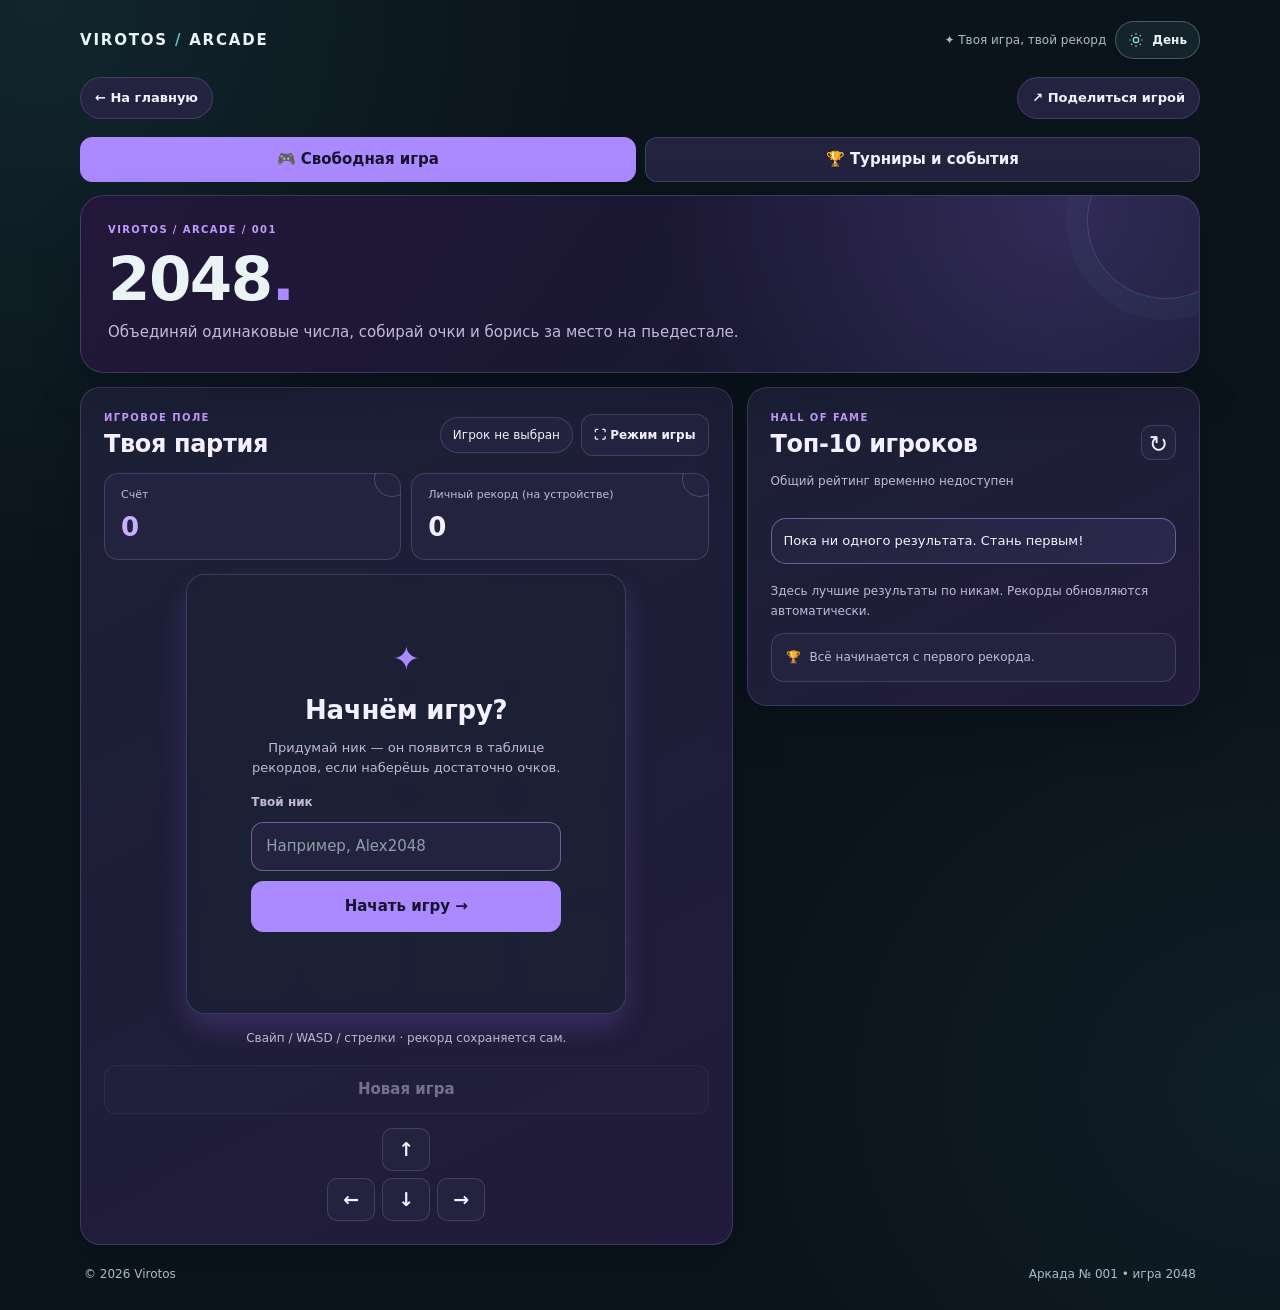
==== commit e4290d93: "Add files via upload" ====
--- a/2048/index.html
+++ b/2048/index.html
@@ -88,9 +88,8 @@
             </form>
           </div>
         </div>
-        <div id="message" role="status" aria-live="polite" class="game-message">Управление: свайпами по полю или клавишами. На телефоне включи «Режим игры».</div>
+        <div id="message" role="status" aria-live="polite" class="game-message">Свайп / WASD / стрелки · рекорд сохраняется сам.</div>
         <div class="game-actions">
-          <button id="finishButton" type="button" disabled>Сохранить результат</button>
           <button id="restartButton" type="button" disabled>Новая игра</button>
         </div>
         <div class="game-dpad" aria-label="Кнопки управления на телефоне">
@@ -99,8 +98,6 @@
           <button type="button" data-direction="D" aria-label="Вниз">↓</button>
           <button type="button" data-direction="R" aria-label="Вправо">→</button>
         </div>
-        <p class="game-mobile-hint">📱 В режиме игры страница не прокручивается. Свайпай прямо по плиткам. Кнопка «Выйти» вернёт страницу без сброса партии.</p>
-        <p class="game-footnote"><strong>Важно:</strong> личный рекорд сохраняется в браузере, но в общий или турнирный зачёт очки попадают только после нажатия «Сохранить результат» и подтверждения от сервера. <span aria-hidden="true">·</span> Одинаковые числа складываются. Кнопка «Сохранить результат» завершает текущую партию. Отмена хода недоступна.</p>
       </section>
 
       <aside class="leaderboard-panel" aria-labelledby="leaderboardHeading">
@@ -111,7 +108,7 @@
         </div>
         <p id="leaderboardStatus" class="leaderboard-status">Загрузка рекордов…</p>
         <ol class="leaderboard" id="leaderboard" aria-live="polite"></ol>
-        <p class="leaderboard-explainer">Здесь лучшие результаты по никам. Рейтинг обновляется после сохранения партии.</p>
+        <p class="leaderboard-explainer">Здесь лучшие результаты по никам. Рекорды обновляются автоматически.</p>
         <div class="record-hint">🏆 <span>Всё начинается с первого рекорда.</span></div>
       </aside>
     </div>
@@ -119,6 +116,6 @@
   </main>
   <div id="notification" role="status" aria-live="polite" class="game-toast"></div>
   <script src="https://telegram.org/js/telegram-web-app.js"></script>
-  <script type="module" src="../js/game2048.js?v=mobile1"></script>
+  <script type="module" src="../js/game2048.js?v=autosave-1"></script>
 </body>
 </html>
